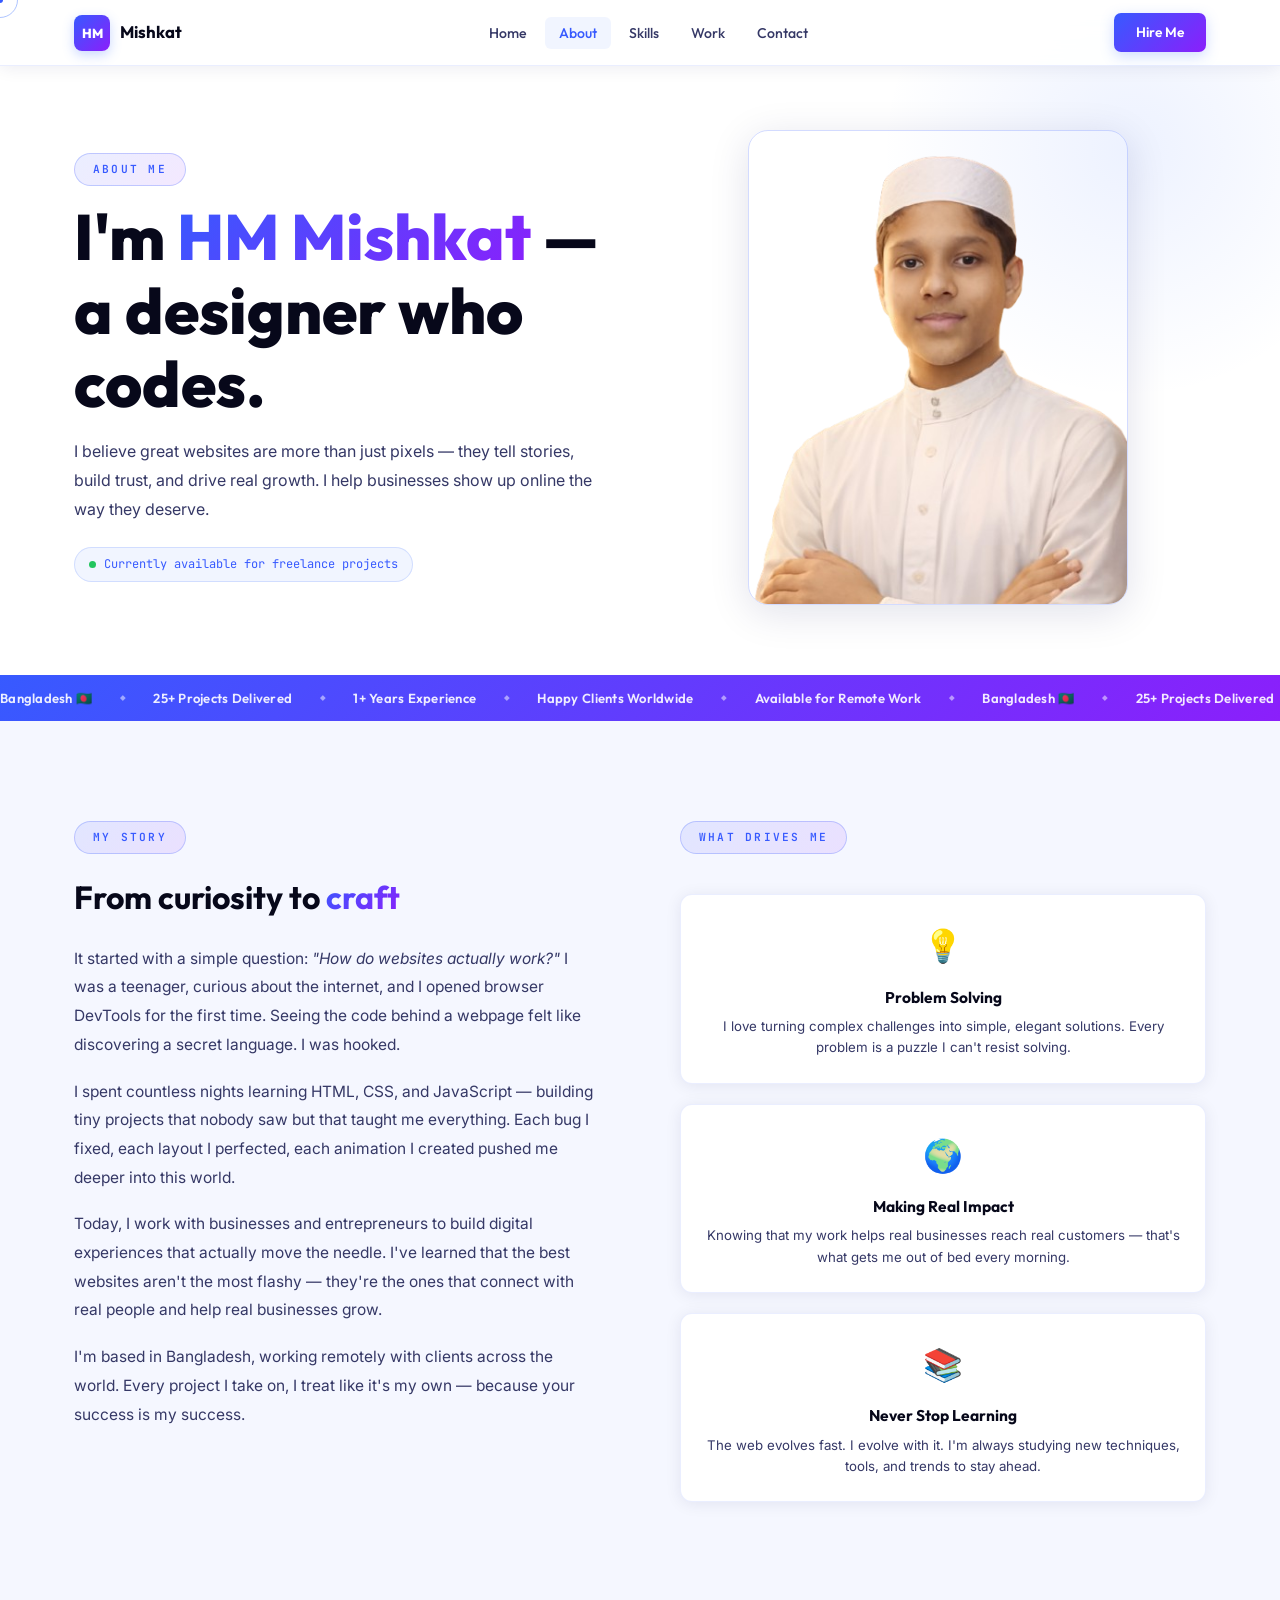
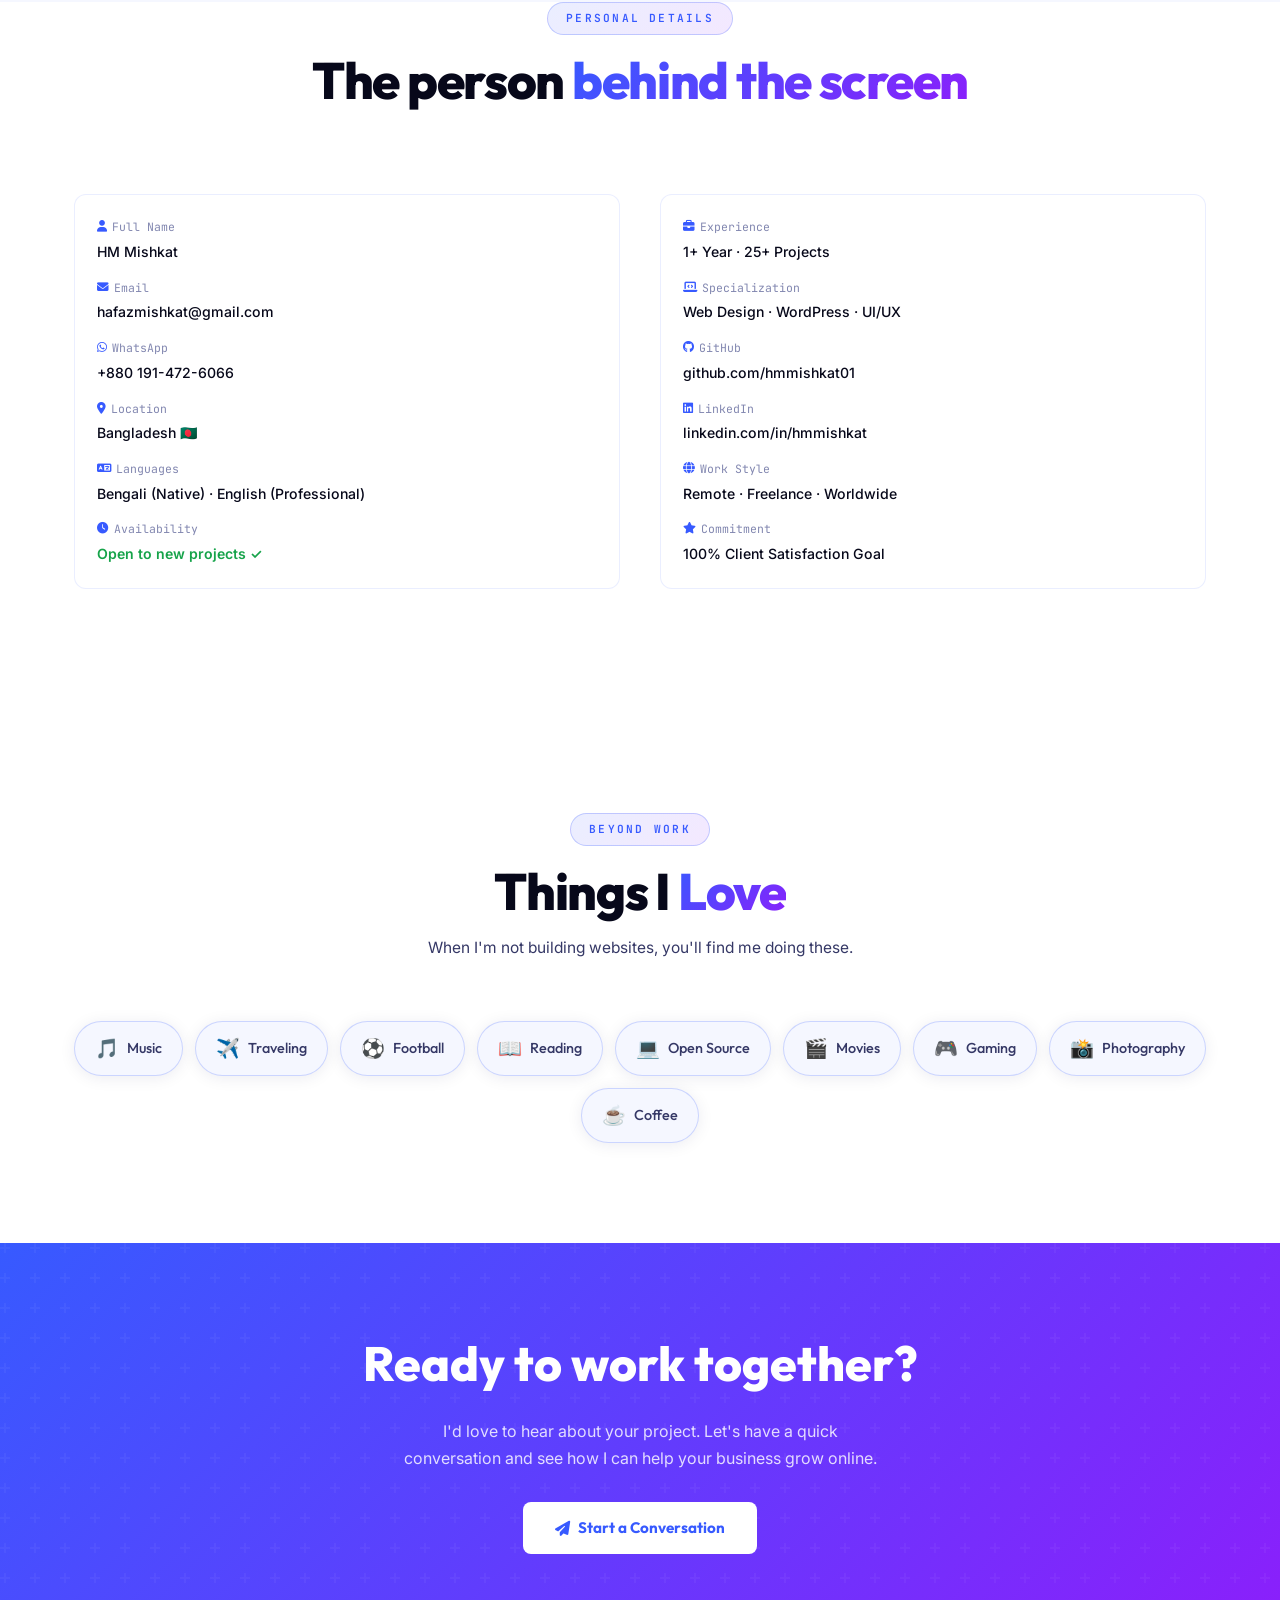
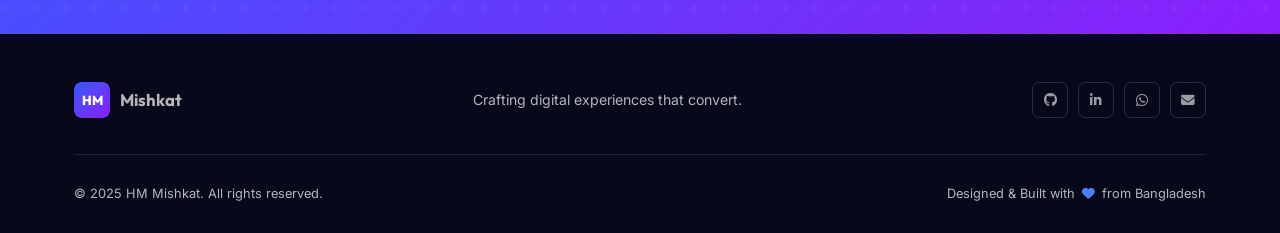
==== about.html @ 1bba52fe "Add files via upload" ====
<!DOCTYPE html>
<html lang="en">
<head>
  <meta charset="UTF-8" />
  <meta name="viewport" content="width=device-width, initial-scale=1.0" />
  <title>About — HM Mishkat | Web Designer & Developer</title>
  <meta name="description" content="Learn about HM Mishkat — a passionate web designer and developer from Bangladesh with a love for crafting beautiful, high-performing websites." />

  <link rel="preconnect" href="https://fonts.googleapis.com" />
  <link rel="preconnect" href="https://fonts.gstatic.com" crossorigin />
  <link href="https://fonts.googleapis.com/css2?family=Outfit:wght@300;400;500;600;700;800&family=Inter:wght@300;400;500&family=JetBrains+Mono:wght@400;500&display=swap" rel="stylesheet" />
  <link rel="stylesheet" href="https://cdnjs.cloudflare.com/ajax/libs/font-awesome/6.5.1/css/all.min.css" />
  <link rel="stylesheet" href="style.css" />
</head>
<body>

  <!-- CURSOR -->
  <div class="cursor-dot" id="cursorDot"></div>
  <div class="cursor-ring" id="cursorRing"></div>

  <!-- NAVBAR -->
  <nav class="navbar scrolled" id="navbar">
    <div class="nav-container">
      <a class="nav-logo" href="index.html">
        <span class="logo-badge">HM</span>
        <span class="logo-text">Mishkat</span>
      </a>
      <ul class="nav-links" id="navLinks">
        <li><a href="index.html#home" class="nav-link">Home</a></li>
        <li><a href="about.html" class="nav-link active">About</a></li>
        <li><a href="index.html#skills" class="nav-link">Skills</a></li>
        <li><a href="index.html#work" class="nav-link">Work</a></li>
        <li><a href="index.html#contact" class="nav-link">Contact</a></li>
      </ul>
      <a href="index.html#contact" class="btn-nav">Hire Me</a>
      <button class="hamburger" id="hamburger" aria-label="Toggle menu">
        <span></span><span></span><span></span>
      </button>
    </div>
  </nav>

  <!-- ==================== PAGE HERO ==================== -->
  <section class="page-hero">
    <div class="container">
      <div class="page-hero-inner">
        <div class="page-hero-text reveal">
          <div class="section-label">About Me</div>
          <h1>I'm <span class="gradient-text">HM Mishkat</span> — a designer who codes.</h1>
          <p>
            I believe great websites are more than just pixels — they tell stories, build trust, and drive real growth. I help businesses show up online the way they deserve.
          </p>
          <div class="hero-badge" style="margin-bottom:0">
            <span class="badge-dot"></span>
            Currently available for freelance projects
          </div>
        </div>
        <div class="page-hero-img reveal">
          <img
            src="assets/img/profile.png"
            alt="HM Mishkat — Web Designer"
            class="page-hero-photo"
            onerror="this.style.display='none'"
          />
        </div>
      </div>
    </div>
  </section>

  <!-- QUICK FACTS BAR -->
  <div class="marquee-wrap">
    <div class="marquee-track">
      <span>Bangladesh 🇧🇩</span><span class="mdot">◆</span>
      <span>25+ Projects Delivered</span><span class="mdot">◆</span>
      <span>1+ Years Experience</span><span class="mdot">◆</span>
      <span>Happy Clients Worldwide</span><span class="mdot">◆</span>
      <span>Available for Remote Work</span><span class="mdot">◆</span>
      <span>Bangladesh 🇧🇩</span><span class="mdot">◆</span>
      <span>25+ Projects Delivered</span><span class="mdot">◆</span>
      <span>1+ Years Experience</span><span class="mdot">◆</span>
      <span>Happy Clients Worldwide</span><span class="mdot">◆</span>
      <span>Available for Remote Work</span><span class="mdot">◆</span>
    </div>
  </div>

  <!-- ==================== MY STORY ==================== -->
  <section class="story-section section">
    <div class="container">
      <div class="story-grid">
        <div class="story-text reveal">
          <div class="section-label">My Story</div>
          <h2>From curiosity to <span class="gradient-text">craft</span></h2>
          <p class="story-para">
            It started with a simple question: <em>"How do websites actually work?"</em> I was a teenager, curious about the internet, and I opened browser DevTools for the first time. Seeing the code behind a webpage felt like discovering a secret language. I was hooked.
          </p>
          <p class="story-para">
            I spent countless nights learning HTML, CSS, and JavaScript — building tiny projects that nobody saw but that taught me everything. Each bug I fixed, each layout I perfected, each animation I created pushed me deeper into this world.
          </p>
          <p class="story-para">
            Today, I work with businesses and entrepreneurs to build digital experiences that actually move the needle. I've learned that the best websites aren't the most flashy — they're the ones that connect with real people and help real businesses grow.
          </p>
          <p class="story-para">
            I'm based in Bangladesh, working remotely with clients across the world. Every project I take on, I treat like it's my own — because your success is my success.
          </p>
        </div>

        <div class="reveal">
          <div class="section-label" style="margin-bottom:20px">What Drives Me</div>
          <div class="values-grid" style="grid-template-columns:1fr">

            <div class="value-card">
              <span class="value-emoji">💡</span>
              <h3>Problem Solving</h3>
              <p>I love turning complex challenges into simple, elegant solutions. Every problem is a puzzle I can't resist solving.</p>
            </div>

            <div class="value-card">
              <span class="value-emoji">🌍</span>
              <h3>Making Real Impact</h3>
              <p>Knowing that my work helps real businesses reach real customers — that's what gets me out of bed every morning.</p>
            </div>

            <div class="value-card">
              <span class="value-emoji">📚</span>
              <h3>Never Stop Learning</h3>
              <p>The web evolves fast. I evolve with it. I'm always studying new techniques, tools, and trends to stay ahead.</p>
            </div>

          </div>
        </div>
      </div>
    </div>
  </section>

  <!-- ==================== PERSONAL INFO ==================== -->
  <section class="section" style="background:var(--bg);padding-top:0">
    <div class="container">
      <div class="section-header">
        <div class="section-label">Personal Details</div>
        <h2 class="section-title">The person <span class="gradient-text">behind the screen</span></h2>
      </div>

      <div class="about-grid" style="grid-template-columns:1fr 1fr;gap:40px">
        <div class="reveal">
          <div class="about-info" style="grid-template-columns:1fr">
            <div class="info-item">
              <span class="info-label"><i class="fas fa-user"></i> Full Name</span>
              <span class="info-value">HM Mishkat</span>
            </div>
            <div class="info-item">
              <span class="info-label"><i class="fas fa-envelope"></i> Email</span>
              <span class="info-value">hafazmishkat@gmail.com</span>
            </div>
            <div class="info-item">
              <span class="info-label"><i class="fab fa-whatsapp"></i> WhatsApp</span>
              <span class="info-value">+880 191-472-6066</span>
            </div>
            <div class="info-item">
              <span class="info-label"><i class="fas fa-map-marker-alt"></i> Location</span>
              <span class="info-value">Bangladesh 🇧🇩</span>
            </div>
            <div class="info-item">
              <span class="info-label"><i class="fas fa-language"></i> Languages</span>
              <span class="info-value">Bengali (Native) · English (Professional)</span>
            </div>
            <div class="info-item">
              <span class="info-label"><i class="fas fa-clock"></i> Availability</span>
              <span class="info-value" style="color:#16A34A;font-weight:600">Open to new projects ✓</span>
            </div>
          </div>
        </div>

        <div class="reveal">
          <div class="about-info" style="grid-template-columns:1fr">
            <div class="info-item">
              <span class="info-label"><i class="fas fa-briefcase"></i> Experience</span>
              <span class="info-value">1+ Year · 25+ Projects</span>
            </div>
            <div class="info-item">
              <span class="info-label"><i class="fas fa-laptop-code"></i> Specialization</span>
              <span class="info-value">Web Design · WordPress · UI/UX</span>
            </div>
            <div class="info-item">
              <span class="info-label"><i class="fab fa-github"></i> GitHub</span>
              <span class="info-value">github.com/hmmishkat01</span>
            </div>
            <div class="info-item">
              <span class="info-label"><i class="fab fa-linkedin"></i> LinkedIn</span>
              <span class="info-value">linkedin.com/in/hmmishkat</span>
            </div>
            <div class="info-item">
              <span class="info-label"><i class="fas fa-globe"></i> Work Style</span>
              <span class="info-value">Remote · Freelance · Worldwide</span>
            </div>
            <div class="info-item">
              <span class="info-label"><i class="fas fa-star"></i> Commitment</span>
              <span class="info-value">100% Client Satisfaction Goal</span>
            </div>
          </div>
        </div>
      </div>
    </div>
  </section>

  <!-- ==================== BEYOND WORK ==================== -->
  <section class="interests-section section">
    <div class="container">
      <div class="section-header">
        <div class="section-label">Beyond Work</div>
        <h2 class="section-title">Things I <span class="gradient-text">Love</span></h2>
        <p class="section-desc">When I'm not building websites, you'll find me doing these.</p>
      </div>
      <div class="interests-grid">
        <div class="interest-chip"><span class="ic-emoji">🎵</span> Music</div>
        <div class="interest-chip"><span class="ic-emoji">✈️</span> Traveling</div>
        <div class="interest-chip"><span class="ic-emoji">⚽</span> Football</div>
        <div class="interest-chip"><span class="ic-emoji">📖</span> Reading</div>
        <div class="interest-chip"><span class="ic-emoji">💻</span> Open Source</div>
        <div class="interest-chip"><span class="ic-emoji">🎬</span> Movies</div>
        <div class="interest-chip"><span class="ic-emoji">🎮</span> Gaming</div>
        <div class="interest-chip"><span class="ic-emoji">📸</span> Photography</div>
        <div class="interest-chip"><span class="ic-emoji">☕</span> Coffee</div>
      </div>
    </div>
  </section>

  <!-- ==================== CTA ==================== -->
  <section class="about-cta-section">
    <div class="container">
      <h2>Ready to work together?</h2>
      <p>
        I'd love to hear about your project. Let's have a quick conversation and see how I can help your business grow online.
      </p>
      <a href="index.html#contact" class="btn-white magnetic">
        <i class="fas fa-paper-plane"></i> Start a Conversation
      </a>
    </div>
  </section>

  <!-- ==================== FOOTER ==================== -->
  <footer class="footer">
    <div class="container">
      <div class="footer-top">
        <div class="footer-logo">
          <span class="logo-badge">HM</span>
          <span class="logo-text">Mishkat</span>
        </div>
        <p class="footer-tagline">Crafting digital experiences that convert.</p>
        <div class="footer-socials">
          <a href="https://github.com/hmmishkat01" target="_blank" aria-label="GitHub"><i class="fab fa-github"></i></a>
          <a href="https://linkedin.com/in/hmmishkat" target="_blank" aria-label="LinkedIn"><i class="fab fa-linkedin-in"></i></a>
          <a href="https://wa.me/8801914726066" target="_blank" aria-label="WhatsApp"><i class="fab fa-whatsapp"></i></a>
          <a href="mailto:hafazmishkat@gmail.com" aria-label="Email"><i class="fas fa-envelope"></i></a>
        </div>
      </div>
      <div class="footer-bottom">
        <p>© 2025 HM Mishkat. All rights reserved.</p>
        <p>Designed & Built with <i class="fas fa-heart" style="color:#4F7EFF"></i> from Bangladesh</p>
      </div>
    </div>
  </footer>

  <button class="back-top" id="backTop" aria-label="Back to top">
    <i class="fas fa-arrow-up"></i>
  </button>

  <script>
    /* Minimal script for about page */
    const cursorDot  = document.getElementById('cursorDot');
    const cursorRing = document.getElementById('cursorRing');
    let mx=0, my=0, rx=0, ry=0;
    document.addEventListener('mousemove', e => {
      mx = e.clientX; my = e.clientY;
      cursorDot.style.left = mx+'px'; cursorDot.style.top = my+'px';
    });
    (function loop() {
      rx += (mx-rx)*.11; ry += (my-ry)*.11;
      cursorRing.style.left = rx+'px'; cursorRing.style.top = ry+'px';
      requestAnimationFrame(loop);
    })();
    document.querySelectorAll('a,button,.interest-chip,.value-card').forEach(el => {
      el.addEventListener('mouseenter', () => cursorRing.classList.add('hovering'));
      el.addEventListener('mouseleave', () => cursorRing.classList.remove('hovering'));
    });

    /* Navbar */
    const hamburger = document.getElementById('hamburger');
    const navLinks  = document.getElementById('navLinks');
    const backTop   = document.getElementById('backTop');
    window.addEventListener('scroll', () => {
      backTop.classList.toggle('show', window.scrollY > 400);
    });
    hamburger.addEventListener('click', () => {
      hamburger.classList.toggle('open');
      navLinks.classList.toggle('open');
    });

    /* Reveal */
    const ro = new IntersectionObserver(entries => {
      entries.forEach(e => { if(e.isIntersecting){ e.target.classList.add('visible'); ro.unobserve(e.target); }});
    }, {threshold:.1});
    document.querySelectorAll('.reveal').forEach(el => ro.observe(el));

    /* Back to top */
    backTop.addEventListener('click', () => window.scrollTo({top:0,behavior:'smooth'}));

    /* Magnetic */
    document.querySelectorAll('.magnetic,.btn-white').forEach(btn => {
      btn.addEventListener('mousemove', e => {
        const r = btn.getBoundingClientRect();
        btn.style.transform = `translate(${(e.clientX-r.left-r.width/2)*.22}px,${(e.clientY-r.top-r.height/2)*.22}px)`;
      });
      btn.addEventListener('mouseleave', () => btn.style.transform = '');
    });
  </script>
</body>
</html>
---- style.css ----
/* ============================================================
   HM MISHKAT PORTFOLIO — style.css
   Clean Light / Paper-White Professional Theme
============================================================ */

/* --- RESET & BASE --- */
*, *::before, *::after {
  box-sizing: border-box;
  margin: 0;
  padding: 0;
}

:root {
  /* --- Premium Light Theme — High Contrast & Vibrant --- */
  --bg:          #FFFFFF;
  --surface:     #F5F7FF;
  --card:        #FFFFFF;
  --card-hover:  #EBF0FF;
  --border:      rgba(55,90,255,0.1);
  --border-hi:   rgba(55,90,255,0.22);

  /* Richer, more saturated accent colors */
  --accent:      #375AFF;
  --accent-lt:   #6080FF;
  --accent-glow: rgba(55,90,255,0.2);
  --purple:      #8B1FFB;
  --gradient:    linear-gradient(135deg, #375AFF 0%, #8B1FFB 100%);
  --gradient-warm: linear-gradient(135deg, #FF6B35 0%, #FF3CAC 100%);

  /* Strong, high-contrast text */
  --text:        #07081A;
  --text-soft:   #353866;
  --text-muted:  #8287B0;

  --font-h: 'Outfit', sans-serif;
  --font-b: 'Inter', sans-serif;
  --font-m: 'JetBrains Mono', monospace;

  --r:    12px;
  --r-lg: 20px;
  --t:    0.3s ease;

  --shadow:      0 8px 40px rgba(10,15,80,0.12);
  --shadow-sm:   0 2px 16px rgba(10,15,80,0.08);
  --shadow-card: 0 6px 30px rgba(55,90,255,0.13);
}

html {
  scroll-behavior: smooth;
  scroll-padding-top: 80px;
}

body {
  font-family: var(--font-b);
  background: var(--bg);
  color: var(--text);
  line-height: 1.7;
  overflow-x: hidden;
  cursor: none;
}

body.no-scroll { overflow: hidden; }

::selection { background: var(--accent); color: #fff; }

a { text-decoration: none; color: inherit; }
img { max-width: 100%; display: block; }
button { font-family: inherit; }

/* scrollbar */
::-webkit-scrollbar { width: 4px; }
::-webkit-scrollbar-track { background: var(--bg); }
::-webkit-scrollbar-thumb { background: var(--accent); border-radius: 99px; }

/* ---- LOADER ---- */
#loader {
  position: fixed;
  inset: 0;
  background: var(--surface);
  display: flex;
  align-items: center;
  justify-content: center;
  z-index: 9999;
  transition: opacity .6s, visibility .6s;
}
#loader.hidden { opacity: 0; visibility: hidden; pointer-events: none; }

.loader-inner {
  position: relative;
  width: 80px;
  height: 80px;
  display: flex;
  align-items: center;
  justify-content: center;
}
.loader-ring {
  position: absolute;
  inset: 0;
  border: 2px solid var(--border);
  border-top-color: var(--accent);
  border-right-color: var(--purple);
  border-radius: 50%;
  animation: spin 1s linear infinite;
}
.loader-name {
  font-family: var(--font-h);
  font-size: 1.5rem;
  font-weight: 800;
  background: var(--gradient);
  -webkit-background-clip: text;
  -webkit-text-fill-color: transparent;
  background-clip: text;
}
@keyframes spin { to { transform: rotate(360deg); } }

/* ---- CURSOR ---- */
.cursor-dot, .cursor-ring {
  position: fixed;
  pointer-events: none;
  z-index: 9998;
  border-radius: 50%;
  transform: translate(-50%, -50%);
}
.cursor-dot {
  width: 6px;
  height: 6px;
  background: var(--accent);
  transition: transform .15s;
}
.cursor-ring {
  width: 36px;
  height: 36px;
  border: 1.5px solid rgba(79,126,255,0.45);
  transition: width .25s, height .25s, border-color .25s, background .25s;
}
.cursor-ring.hovering {
  width: 52px;
  height: 52px;
  border-color: var(--accent);
  background: rgba(79,126,255,0.07);
}

/* ---- UTILITIES ---- */
.container {
  max-width: 1180px;
  margin: 0 auto;
  padding: 0 24px;
}

.section { padding: 100px 0; }

.section-header {
  text-align: center;
  margin-bottom: 60px;
}

.section-label {
  display: inline-block;
  font-family: var(--font-m);
  font-size: .7rem;
  font-weight: 600;
  color: var(--accent);
  letter-spacing: .2em;
  text-transform: uppercase;
  padding: 6px 18px;
  background: linear-gradient(135deg, rgba(55,90,255,0.1), rgba(139,31,251,0.1));
  border: 1px solid rgba(55,90,255,0.25);
  border-radius: 99px;
  margin-bottom: 16px;
}

.section-title {
  font-family: var(--font-h);
  font-size: clamp(2.1rem, 4.5vw, 3.2rem);
  font-weight: 800;
  line-height: 1.15;
  letter-spacing: -0.025em;
  margin-bottom: 14px;
  color: var(--text);
}

.section-desc {
  font-size: .97rem;
  color: var(--text-soft);
  max-width: 480px;
  margin: 0 auto;
}

.gradient-text {
  background: var(--gradient);
  -webkit-background-clip: text;
  -webkit-text-fill-color: transparent;
  background-clip: text;
}

/* ---- BUTTONS ---- */
.btn-primary {
  display: inline-flex;
  align-items: center;
  gap: 8px;
  padding: 13px 30px;
  background: var(--gradient);
  color: #fff;
  border: none;
  border-radius: 8px;
  font-family: var(--font-h);
  font-weight: 600;
  font-size: .92rem;
  cursor: none;
  transition: transform var(--t), box-shadow var(--t);
}
.btn-primary:hover {
  transform: translateY(-2px);
  box-shadow: 0 8px 28px rgba(79,126,255,0.4);
}

.btn-outline {
  display: inline-flex;
  align-items: center;
  gap: 8px;
  padding: 12px 30px;
  background: transparent;
  color: var(--text);
  border: 1.5px solid var(--border-hi);
  border-radius: 8px;
  font-family: var(--font-h);
  font-weight: 600;
  font-size: .92rem;
  cursor: none;
  transition: border-color var(--t), color var(--t), transform var(--t), background var(--t);
}
.btn-outline:hover {
  border-color: var(--accent);
  color: var(--accent);
  background: rgba(79,126,255,0.05);
  transform: translateY(-2px);
}

/* ---- REVEAL ---- */
.reveal {
  opacity: 0;
  transform: translateY(36px);
  transition: opacity .7s ease, transform .7s ease;
}
.reveal.visible {
  opacity: 1;
  transform: none;
}

/* ======================================================
   NAVBAR
====================================================== */
.navbar {
  position: fixed;
  top: 0; left: 0; right: 0;
  z-index: 1000;
  padding: 20px 0;
  transition: background var(--t), padding var(--t), box-shadow var(--t);
}
.navbar.scrolled {
  background: rgba(255,255,255,0.9);
  backdrop-filter: blur(20px);
  -webkit-backdrop-filter: blur(20px);
  border-bottom: 1px solid var(--border);
  padding: 13px 0;
  box-shadow: var(--shadow-sm);
}
.nav-container {
  display: flex;
  align-items: center;
  justify-content: space-between;
  max-width: 1180px;
  margin: 0 auto;
  padding: 0 24px;
}
.nav-logo {
  display: flex;
  align-items: center;
  gap: 10px;
  cursor: none;
}
.logo-badge {
  width: 36px; height: 36px;
  background: var(--gradient);
  border-radius: 8px;
  display: flex;
  align-items: center;
  justify-content: center;
  font-family: var(--font-h);
  font-weight: 800;
  font-size: .82rem;
  color: #fff;
  flex-shrink: 0;
  box-shadow: 0 4px 12px rgba(79,126,255,0.3);
}
.logo-text {
  font-family: var(--font-h);
  font-weight: 700;
  font-size: 1.05rem;
  color: var(--text);
}
.nav-links {
  display: flex;
  align-items: center;
  gap: 4px;
  list-style: none;
}
.nav-link {
  font-family: var(--font-h);
  font-size: .88rem;
  font-weight: 500;
  color: var(--text-soft);
  padding: 7px 14px;
  border-radius: 6px;
  transition: color var(--t), background var(--t);
  cursor: none;
}
.nav-link:hover, .nav-link.active {
  color: var(--accent);
  background: rgba(79,126,255,0.08);
}
.btn-nav {
  padding: 8px 22px;
  background: var(--gradient);
  color: #fff;
  border-radius: 7px;
  font-family: var(--font-h);
  font-weight: 600;
  font-size: .86rem;
  transition: opacity var(--t), transform var(--t), box-shadow var(--t);
  cursor: none;
  box-shadow: 0 4px 14px rgba(79,126,255,0.28);
}
.btn-nav:hover { opacity: .9; transform: translateY(-1px); }

.hamburger {
  display: none;
  flex-direction: column;
  gap: 5px;
  background: none;
  border: none;
  cursor: none;
  padding: 6px;
}
.hamburger span {
  width: 24px;
  height: 2px;
  background: var(--text);
  border-radius: 2px;
  transition: transform var(--t), opacity var(--t);
  display: block;
}
.hamburger.open span:nth-child(1) { transform: translateY(7px) rotate(45deg); }
.hamburger.open span:nth-child(2) { opacity: 0; }
.hamburger.open span:nth-child(3) { transform: translateY(-7px) rotate(-45deg); }

/* ======================================================
   HERO
====================================================== */
.hero {
  position: relative;
  min-height: 100vh;
  display: flex;
  align-items: center;
  overflow: hidden;
  background: var(--bg);
}

/* Decorative blobs */
.hero::before {
  content: '';
  position: absolute;
  width: 600px; height: 600px;
  background: radial-gradient(circle, rgba(79,126,255,0.12) 0%, transparent 70%);
  top: -100px; right: -100px;
  border-radius: 50%;
  pointer-events: none;
}
.hero::after {
  content: '';
  position: absolute;
  width: 400px; height: 400px;
  background: radial-gradient(circle, rgba(147,51,234,0.1) 0%, transparent 70%);
  bottom: 0; left: -80px;
  border-radius: 50%;
  pointer-events: none;
}

#particles {
  position: absolute;
  inset: 0;
  z-index: 0;
}
.hero-container {
  position: relative;
  z-index: 1;
  display: grid;
  grid-template-columns: 1fr 1fr;
  align-items: center;
  gap: 60px;
  max-width: 1180px;
  margin: 0 auto;
  padding: 120px 24px 60px;
  width: 100%;
}

/* Hero Text */
.hero-badge {
  display: inline-flex;
  align-items: center;
  gap: 8px;
  padding: 6px 14px;
  background: rgba(79,126,255,0.08);
  border: 1px solid rgba(79,126,255,0.2);
  border-radius: 99px;
  font-family: var(--font-m);
  font-size: .75rem;
  color: var(--accent);
  margin-bottom: 20px;
}
.badge-dot {
  width: 7px; height: 7px;
  background: #22C55E;
  border-radius: 50%;
  animation: pulse 2s ease-in-out infinite;
}
@keyframes pulse {
  0%,100% { box-shadow: 0 0 0 0 rgba(34,197,94,.5); }
  50%      { box-shadow: 0 0 0 7px rgba(34,197,94,0); }
}

.hero-greeting {
  font-size: 1rem;
  color: var(--text-soft);
  margin-bottom: 6px;
}
.hero-name {
  font-family: var(--font-h);
  font-size: clamp(3.2rem, 6.5vw, 5.5rem);
  font-weight: 800;
  line-height: 1.05;
  letter-spacing: -.03em;
  margin-bottom: 14px;
  color: var(--text);
}
.hero-role {
  font-family: var(--font-h);
  font-size: clamp(1.1rem, 2.2vw, 1.5rem);
  font-weight: 500;
  color: var(--text-soft);
  margin-bottom: 18px;
  min-height: 38px;
}
.typewriter {
  color: var(--accent);
  border-right: 2px solid var(--accent);
  padding-right: 2px;
  animation: blink .7s step-end infinite;
}
@keyframes blink { 50% { border-color: transparent; } }

.hero-desc {
  font-size: .97rem;
  color: var(--text-soft);
  max-width: 470px;
  line-height: 1.8;
  margin-bottom: 34px;
}
.hero-cta {
  display: flex;
  gap: 14px;
  flex-wrap: wrap;
  margin-bottom: 36px;
}
.hero-socials {
  display: flex;
  gap: 10px;
}
.social-link {
  width: 40px; height: 40px;
  border: 1.5px solid var(--border-hi);
  border-radius: 8px;
  display: flex;
  align-items: center;
  justify-content: center;
  font-size: .95rem;
  color: var(--text-soft);
  cursor: none;
  background: var(--surface);
  transition: border-color var(--t), color var(--t), transform var(--t), box-shadow var(--t);
}
.social-link:hover {
  border-color: var(--accent);
  color: var(--accent);
  transform: translateY(-3px);
  box-shadow: 0 6px 18px rgba(79,126,255,0.18);
}

/* Hero Visual */
.hero-visual {
  display: flex;
  justify-content: center;
  align-items: center;
}
.hero-img-wrap {
  position: relative;
  width: 380px;
  height: 380px;
}
.hero-img-glow {
  position: absolute;
  inset: -24px;
  background: radial-gradient(circle at center, rgba(79,126,255,0.2) 0%, transparent 68%);
  border-radius: 50%;
  animation: glowPulse 4s ease-in-out infinite;
}
@keyframes glowPulse {
  0%,100% { opacity: .5; transform: scale(1); }
  50%     { opacity: 1;  transform: scale(1.1); }
}
.hero-img-frame {
  position: absolute;
  inset: 0;
  border-radius: 40% 60% 55% 45% / 45% 45% 55% 55%;
  overflow: hidden;
  border: 3px solid rgba(79,126,255,0.25);
  background: linear-gradient(135deg, rgba(79,126,255,0.08), rgba(147,51,234,0.08));
  box-shadow: 0 20px 60px rgba(79,126,255,0.15);
  animation: morph 8s ease-in-out infinite;
}
@keyframes morph {
  0%,100% { border-radius: 40% 60% 55% 45% / 45% 45% 55% 55%; }
  33%     { border-radius: 55% 45% 45% 55% / 55% 40% 60% 45%; }
  66%     { border-radius: 45% 55% 60% 40% / 40% 55% 45% 60%; }
}
.hero-img {
  width: 100%; height: 100%;
  object-fit: cover;
  object-position: top center;
}

.floating-card {
  position: absolute;
  display: flex;
  align-items: center;
  gap: 10px;
  padding: 12px 18px;
  background: var(--surface);
  border: 1px solid var(--border-hi);
  border-radius: 12px;
  box-shadow: var(--shadow);
  animation: floatY 3s ease-in-out infinite;
}
.floating-card i {
  font-size: 1.2rem;
  background: var(--gradient);
  -webkit-background-clip: text;
  -webkit-text-fill-color: transparent;
  background-clip: text;
}
.floating-card span {
  font-family: var(--font-h);
  font-weight: 700;
  font-size: 1.05rem;
  display: block;
  color: var(--text);
}
.floating-card small {
  font-size: .72rem;
  color: var(--text-soft);
  display: block;
}
.card-1 { top: 8%; right: -16px; animation-delay: 0s; }
.card-2 { bottom: 12%; left: -16px; animation-delay: 1.5s; }
@keyframes floatY {
  0%,100% { transform: translateY(0); }
  50%     { transform: translateY(-10px); }
}

.scroll-indicator {
  position: absolute;
  bottom: 30px;
  left: 50%;
  transform: translateX(-50%);
  display: flex;
  flex-direction: column;
  align-items: center;
  gap: 6px;
  font-family: var(--font-m);
  font-size: .7rem;
  color: var(--text-muted);
  cursor: none;
  z-index: 1;
  animation: scrollBounce 2s ease-in-out infinite;
}
@keyframes scrollBounce {
  0%,100% { transform: translateX(-50%) translateY(0); }
  50%     { transform: translateX(-50%) translateY(8px); }
}

/* ======================================================
   MARQUEE
====================================================== */
.marquee-wrap {
  overflow: hidden;
  background: var(--gradient);
  padding: 12px 0;
}
.marquee-track {
  display: flex;
  gap: 28px;
  width: max-content;
  align-items: center;
  animation: marquee 28s linear infinite;
}
.marquee-track span {
  font-family: var(--font-h);
  font-size: .82rem;
  font-weight: 600;
  color: rgba(255,255,255,0.9);
  white-space: nowrap;
  letter-spacing: .02em;
}
.marquee-track .mdot {
  font-size: .45rem;
  color: rgba(255,255,255,0.5);
}
@keyframes marquee {
  from { transform: translateX(0); }
  to   { transform: translateX(-50%); }
}

/* ======================================================
   ABOUT
====================================================== */
.about { background: var(--surface); }

.about-grid {
  display: grid;
  grid-template-columns: 400px 1fr;
  gap: 80px;
  align-items: center;
}
.about-img-wrap { position: relative; }
.about-img {
  width: 100%;
  aspect-ratio: 3/4;
  object-fit: cover;
  object-position: top center;
  border-radius: var(--r-lg);
  border: 1px solid var(--border-hi);
  box-shadow: var(--shadow);
  display: block;
}
.about-exp-badge {
  position: absolute;
  bottom: -18px; right: -18px;
  background: var(--gradient);
  color: #fff;
  padding: 18px 22px;
  border-radius: var(--r);
  text-align: center;
  box-shadow: 0 10px 28px rgba(79,126,255,0.35);
}
.exp-num {
  display: block;
  font-family: var(--font-h);
  font-size: 2.2rem;
  font-weight: 800;
  line-height: 1;
}
.exp-text { font-size: .72rem; opacity: .88; line-height: 1.3; }

.about-content .section-label  { margin-bottom: 12px; }
.about-content .section-title  { text-align: left; margin-bottom: 18px; }

.about-bio {
  font-size: 1rem;
  color: var(--text-soft);
  margin-bottom: 14px;
  line-height: 1.85;
}
.about-bio strong {
  color: var(--text);
  font-weight: 700;
  background: var(--gradient);
  -webkit-background-clip: text;
  -webkit-text-fill-color: transparent;
  background-clip: text;
}

.about-info {
  display: grid;
  grid-template-columns: 1fr 1fr;
  gap: 14px;
  padding: 22px;
  background: var(--bg);
  border: 1px solid var(--border);
  border-radius: var(--r);
  margin: 24px 0;
}
.info-item { display: flex; flex-direction: column; gap: 3px; }
.info-label {
  font-family: var(--font-m);
  font-size: .72rem;
  color: var(--text-muted);
  display: flex;
  align-items: center;
  gap: 5px;
}
.info-label i { color: var(--accent); }
.info-value { font-size: .88rem; color: var(--text); font-weight: 500; }
.about-cta { display: flex; gap: 14px; flex-wrap: wrap; }

/* ======================================================
   STATS
====================================================== */
.stats-section {
  padding: 56px 0;
  background: var(--bg);
}
.stats-grid {
  display: grid;
  grid-template-columns: repeat(4,1fr);
  border: 1px solid var(--border);
  border-radius: var(--r-lg);
  overflow: hidden;
  box-shadow: var(--shadow-sm);
}
.stat-card {
  background: var(--card);
  padding: 36px 20px;
  text-align: center;
  border-right: 1px solid var(--border);
  transition: background var(--t), box-shadow var(--t), transform var(--t);
  position: relative;
}
.stat-card:last-child { border-right: none; }
.stat-card::before {
  content: '';
  position: absolute;
  bottom: 0; left: 20%; right: 20%;
  height: 3px;
  background: var(--gradient);
  border-radius: 99px;
  opacity: 0;
  transition: opacity var(--t);
}
.stat-card:hover { background: var(--card-hover); transform: translateY(-2px); }
.stat-card:hover::before { opacity: 1; }

.stat-num {
  font-family: var(--font-h);
  font-size: 2.8rem;
  font-weight: 800;
  background: var(--gradient);
  -webkit-background-clip: text;
  -webkit-text-fill-color: transparent;
  background-clip: text;
}
.stat-suffix {
  font-family: var(--font-h);
  font-size: 2rem;
  font-weight: 800;
  background: var(--gradient);
  -webkit-background-clip: text;
  -webkit-text-fill-color: transparent;
  background-clip: text;
}
.stat-label { display: block; margin-top: 6px; font-size: .82rem; color: var(--text-soft); }

/* ======================================================
   SKILLS
====================================================== */
.skills { background: var(--bg); }

.skills-tabs {
  display: flex;
  gap: 8px;
  justify-content: center;
  margin-bottom: 40px;
  flex-wrap: wrap;
}
.skill-tab {
  display: inline-flex;
  align-items: center;
  gap: 7px;
  padding: 10px 24px;
  background: var(--surface);
  border: 1.5px solid var(--border-hi);
  border-radius: 10px;
  color: var(--text-soft);
  font-family: var(--font-h);
  font-size: .88rem;
  font-weight: 500;
  cursor: none;
  transition: all var(--t);
  box-shadow: var(--shadow-sm);
}
.skill-tab i { font-size: .82rem; }
.skill-tab.active, .skill-tab:hover {
  background: var(--gradient);
  border-color: transparent;
  color: #fff;
  box-shadow: 0 6px 20px rgba(79,126,255,0.3);
}
.skills-panel { display: none; }
.skills-panel.active { display: block; }

/* --- Skill Cards (light) --- */
.skills-card-grid {
  display: grid;
  grid-template-columns: repeat(4, 1fr);
  gap: 16px;
}
.skill-card {
  --sk-color: #4F7EFF;
  background: var(--surface);
  border: 1px solid var(--border);
  border-radius: 16px;
  padding: 24px 16px 20px;
  display: flex;
  flex-direction: column;
  align-items: center;
  gap: 10px;
  text-align: center;
  cursor: default;
  position: relative;
  overflow: hidden;
  box-shadow: var(--shadow-sm);
  transition: transform var(--t), border-color var(--t), box-shadow var(--t);
}
.skill-card::before {
  content: '';
  position: absolute;
  top: 0; left: 0; right: 0;
  height: 3px;
  background: var(--sk-color);
  opacity: 0;
  transition: opacity var(--t);
}
.skill-card:hover {
  transform: translateY(-5px);
  border-color: color-mix(in srgb, var(--sk-color) 35%, transparent);
  box-shadow: 0 16px 40px color-mix(in srgb, var(--sk-color) 18%, transparent);
}
.skill-card:hover::before { opacity: 1; }

.sk-icon-wrap {
  width: 64px; height: 64px;
  border-radius: 16px;
  background: color-mix(in srgb, var(--sk-color) 10%, transparent);
  border: 1px solid color-mix(in srgb, var(--sk-color) 22%, transparent);
  display: flex;
  align-items: center;
  justify-content: center;
  font-size: 2.1rem;
  transition: background var(--t), transform var(--t);
}
.skill-card:hover .sk-icon-wrap {
  background: color-mix(in srgb, var(--sk-color) 18%, transparent);
  transform: scale(1.08);
}
.sk-name {
  font-family: var(--font-h);
  font-size: .88rem;
  font-weight: 600;
  color: var(--text);
  line-height: 1.2;
}
.sk-level {
  font-family: var(--font-m);
  font-size: .63rem;
  font-weight: 500;
  padding: 3px 10px;
  border-radius: 99px;
  letter-spacing: .04em;
}
.sk-level.expert       { background: rgba(34,197,94,.1);  color: #16A34A; border: 1px solid rgba(34,197,94,.25); }
.sk-level.advanced     { background: rgba(59,130,246,.1); color: #2563EB; border: 1px solid rgba(59,130,246,.25); }
.sk-level.intermediate { background: rgba(168,85,247,.1); color: #7C3AED; border: 1px solid rgba(168,85,247,.25); }

.sk-bar {
  width: 100%;
  height: 3px;
  background: var(--border);
  border-radius: 99px;
  overflow: hidden;
  margin-top: 2px;
}
.sk-fill {
  height: 100%;
  background: var(--sk-color);
  border-radius: 99px;
  width: 0;
  transition: width 1s cubic-bezier(.25,.1,.25,1);
}

/* ======================================================
   SERVICES
====================================================== */
.services { background: var(--surface); }

.services-grid {
  display: grid;
  grid-template-columns: repeat(2,1fr);
  gap: 22px;
}
.service-card {
  position: relative;
  padding: 36px;
  background: var(--bg);
  border: 1px solid var(--border);
  border-radius: var(--r-lg);
  overflow: hidden;
  box-shadow: var(--shadow-sm);
  transition: border-color var(--t), transform var(--t), box-shadow var(--t);
}
.service-card:hover {
  border-color: rgba(79,126,255,0.3);
  transform: translateY(-4px);
  box-shadow: 0 20px 50px rgba(79,126,255,0.12);
}
.service-card::before {
  content: '';
  position: absolute;
  top: 0; left: 0; right: 0;
  height: 3px;
  background: var(--gradient);
  transform: scaleX(0);
  transform-origin: left;
  transition: transform var(--t);
}
.service-card:hover::before { transform: scaleX(1); }

.service-icon {
  width: 50px; height: 50px;
  background: rgba(79,126,255,0.1);
  border: 1px solid rgba(79,126,255,0.2);
  border-radius: 12px;
  display: flex;
  align-items: center;
  justify-content: center;
  font-size: 1.25rem;
  color: var(--accent);
  margin-bottom: 20px;
  transition: background var(--t);
}
.service-card:hover .service-icon { background: rgba(79,126,255,0.18); }

.service-card h3 {
  font-family: var(--font-h);
  font-size: 1.15rem;
  font-weight: 700;
  margin-bottom: 10px;
  color: var(--text);
}
.service-card p { font-size: .9rem; color: var(--text-soft); line-height: 1.7; }
.service-number {
  position: absolute;
  top: 22px; right: 22px;
  font-family: var(--font-h);
  font-size: 3.5rem;
  font-weight: 800;
  color: rgba(79,126,255,0.06);
  line-height: 1;
  pointer-events: none;
}

/* ======================================================
   PORTFOLIO
====================================================== */
.portfolio { background: var(--bg); }

.portfolio-filters {
  display: flex;
  gap: 8px;
  justify-content: center;
  margin-bottom: 36px;
  flex-wrap: wrap;
}
.filter-btn {
  padding: 8px 22px;
  background: var(--surface);
  border: 1.5px solid var(--border-hi);
  border-radius: 8px;
  color: var(--text-soft);
  font-family: var(--font-h);
  font-size: .86rem;
  font-weight: 500;
  cursor: none;
  transition: all var(--t);
  box-shadow: var(--shadow-sm);
}
.filter-btn.active, .filter-btn:hover {
  background: var(--gradient);
  border-color: transparent;
  color: #fff;
  box-shadow: 0 6px 18px rgba(79,126,255,0.3);
}
.portfolio-grid {
  display: grid;
  grid-template-columns: repeat(3,1fr);
  gap: 22px;
}
.portfolio-card {
  background: var(--surface);
  border: 1px solid var(--border);
  border-radius: var(--r-lg);
  overflow: hidden;
  box-shadow: var(--shadow-sm);
  transition: transform var(--t), box-shadow var(--t), border-color var(--t);
}
.portfolio-card:hover {
  transform: translateY(-6px);
  box-shadow: 0 22px 50px rgba(79,126,255,0.15);
  border-color: rgba(79,126,255,0.25);
}
.portfolio-card.hidden { display: none; }

.port-img-wrap {
  position: relative;
  overflow: hidden;
  aspect-ratio: 16/10;
}
.port-img-wrap img {
  width: 100%; height: 100%;
  object-fit: cover;
  transition: transform .5s ease;
}
.portfolio-card:hover .port-img-wrap img { transform: scale(1.06); }

.port-overlay {
  position: absolute;
  inset: 0;
  background: rgba(13,15,28,0.8);
  display: flex;
  align-items: center;
  justify-content: center;
  opacity: 0;
  transition: opacity var(--t);
}
.portfolio-card:hover .port-overlay { opacity: 1; }
.port-link {
  width: 48px; height: 48px;
  background: var(--gradient);
  border-radius: 50%;
  display: flex;
  align-items: center;
  justify-content: center;
  color: #fff;
  cursor: none;
  transform: translateY(12px);
  transition: transform var(--t);
}
.portfolio-card:hover .port-link { transform: translateY(0); }

.port-info { padding: 18px 20px; }
.port-tags {
  display: flex;
  gap: 6px;
  flex-wrap: wrap;
  margin-bottom: 8px;
}
.port-tags span {
  padding: 3px 10px;
  background: rgba(79,126,255,0.08);
  border: 1px solid rgba(79,126,255,0.2);
  border-radius: 99px;
  font-family: var(--font-m);
  font-size: .68rem;
  color: var(--accent);
}
.port-info h3 {
  font-family: var(--font-h);
  font-size: .97rem;
  font-weight: 700;
  margin-bottom: 6px;
  color: var(--text);
}
.port-info p { font-size: .83rem; color: var(--text-soft); line-height: 1.6; }

/* ======================================================
   EXPERIENCE / TIMELINE
====================================================== */
.experience { background: var(--surface); }

.timeline {
  position: relative;
  max-width: 720px;
  margin: 0 auto;
}
.timeline::before {
  content: '';
  position: absolute;
  left: 16px; top: 0; bottom: 0;
  width: 1px;
  background: var(--border-hi);
}
.timeline-item {
  position: relative;
  padding-left: 54px;
  margin-bottom: 40px;
}
.timeline-dot {
  position: absolute;
  left: 9px; top: 6px;
  width: 15px; height: 15px;
  background: var(--gradient);
  border-radius: 50%;
  border: 2px solid var(--bg);
  box-shadow: 0 0 0 4px rgba(79,126,255,0.2);
}
.timeline-date {
  font-family: var(--font-m);
  font-size: .75rem;
  color: var(--accent);
  margin-bottom: 8px;
  font-weight: 500;
}
.timeline-card {
  background: var(--bg);
  border: 1px solid var(--border);
  border-radius: var(--r);
  padding: 22px;
  box-shadow: var(--shadow-sm);
  transition: border-color var(--t), box-shadow var(--t);
}
.timeline-card:hover {
  border-color: rgba(79,126,255,0.25);
  box-shadow: 0 8px 28px rgba(79,126,255,0.1);
}
.timeline-card h3 {
  font-family: var(--font-h);
  font-size: 1rem;
  font-weight: 700;
  margin-bottom: 4px;
  color: var(--text);
}
.timeline-company {
  display: inline-block;
  font-family: var(--font-m);
  font-size: .75rem;
  color: var(--accent);
  margin-bottom: 10px;
  font-weight: 500;
}
.timeline-card p { font-size: .88rem; color: var(--text-soft); line-height: 1.7; margin-bottom: 12px; }
.timeline-tags { display: flex; gap: 6px; flex-wrap: wrap; }
.timeline-tags span {
  padding: 2px 10px;
  background: rgba(79,126,255,0.08);
  border: 1px solid var(--border);
  border-radius: 99px;
  font-family: var(--font-m);
  font-size: .68rem;
  color: var(--text-soft);
}

/* ======================================================
   TESTIMONIALS
====================================================== */
.testimonials { background: var(--bg); overflow: hidden; }

.testimonials-slider { position: relative; }
.testi-track {
  display: flex;
  transition: transform .5s cubic-bezier(.25,.1,.25,1);
}
.testi-card {
  flex: 0 0 100%;
  background: var(--surface);
  border: 1px solid var(--border);
  border-radius: var(--r-lg);
  padding: 40px;
  box-shadow: var(--shadow-card);
}
.testi-quote {
  font-size: 2rem;
  margin-bottom: 14px;
  background: var(--gradient);
  -webkit-background-clip: text;
  -webkit-text-fill-color: transparent;
  background-clip: text;
}
.testi-card p {
  font-size: 1rem;
  color: var(--text-soft);
  line-height: 1.85;
  font-style: italic;
  margin-bottom: 24px;
}
.testi-author { display: flex; align-items: center; gap: 14px; margin-bottom: 14px; }
.testi-avatar {
  width: 48px; height: 48px;
  background: var(--gradient);
  border-radius: 50%;
  display: flex;
  align-items: center;
  justify-content: center;
  font-family: var(--font-h);
  font-weight: 700;
  font-size: 1.2rem;
  color: #fff;
  flex-shrink: 0;
  box-shadow: 0 4px 12px rgba(79,126,255,0.3);
}
.testi-author strong {
  display: block;
  font-family: var(--font-h);
  font-weight: 700;
  font-size: .95rem;
  color: var(--text);
}
.testi-author span {
  font-family: var(--font-m);
  font-size: .75rem;
  color: var(--text-muted);
}
.testi-stars { display: flex; gap: 2px; color: #F59E0B; font-size: .85rem; }
.testi-controls {
  display: flex;
  align-items: center;
  justify-content: center;
  gap: 18px;
  margin-top: 26px;
}
.testi-btn {
  width: 40px; height: 40px;
  border: 1.5px solid var(--border-hi);
  border-radius: 50%;
  background: var(--surface);
  color: var(--text-soft);
  display: flex;
  align-items: center;
  justify-content: center;
  cursor: none;
  box-shadow: var(--shadow-sm);
  transition: all var(--t);
}
.testi-btn:hover {
  border-color: var(--accent);
  color: var(--accent);
  box-shadow: 0 4px 14px rgba(79,126,255,0.2);
}
.testi-dots { display: flex; gap: 6px; }
.testi-dot {
  width: 6px; height: 6px;
  background: var(--border-hi);
  border-radius: 99px;
  cursor: none;
  transition: background var(--t), width var(--t);
}
.testi-dot.active { background: var(--accent); width: 18px; }

/* ======================================================
   CONTACT  (Premium + Emotional)
====================================================== */
.contact { background: var(--surface); }

/* Top emotional strip */
.contact-headline {
  text-align: center;
  margin-bottom: 60px;
}
.contact-headline .ch-emoji {
  font-size: 2.8rem;
  display: block;
  margin-bottom: 12px;
}
.contact-headline h2 {
  font-family: var(--font-h);
  font-size: clamp(2rem, 4vw, 3rem);
  font-weight: 800;
  color: var(--text);
  line-height: 1.2;
  margin-bottom: 14px;
}
.contact-headline p {
  font-size: 1.05rem;
  color: var(--text-soft);
  max-width: 520px;
  margin: 0 auto 24px;
  line-height: 1.8;
}
.contact-available {
  display: inline-flex;
  align-items: center;
  gap: 8px;
  padding: 7px 18px;
  background: rgba(34,197,94,0.08);
  border: 1px solid rgba(34,197,94,0.25);
  border-radius: 99px;
  font-family: var(--font-m);
  font-size: .78rem;
  color: #16A34A;
}
.ca-dot {
  width: 7px; height: 7px;
  background: #22C55E;
  border-radius: 50%;
  animation: pulse 2s ease-in-out infinite;
}

.contact-grid {
  display: grid;
  grid-template-columns: 1fr 1.6fr;
  gap: 48px;
  align-items: start;
}

/* Left info panel */
.contact-info-panel {
  display: flex;
  flex-direction: column;
  gap: 12px;
}

/* Personal note */
.contact-personal-note {
  background: linear-gradient(135deg, rgba(55,90,255,0.05), rgba(139,31,251,0.05));
  border: 1px solid rgba(55,90,255,0.18);
  border-radius: var(--r-lg);
  padding: 22px;
  margin-bottom: 4px;
  position: relative;
  overflow: hidden;
}
.contact-personal-note::before {
  content: '"';
  position: absolute;
  top: -10px; left: 16px;
  font-size: 7rem;
  font-family: Georgia, serif;
  color: var(--accent);
  opacity: 0.08;
  line-height: 1;
}
.contact-personal-note p {
  font-size: .93rem;
  color: var(--text-soft);
  line-height: 1.85;
  font-style: italic;
  position: relative;
  z-index: 1;
}
.contact-personal-note .note-sig {
  display: flex;
  align-items: center;
  gap: 10px;
  margin-top: 16px;
  position: relative;
  z-index: 1;
}
.sig-avatar {
  width: 38px; height: 38px;
  background: var(--gradient);
  border-radius: 50%;
  display: flex;
  align-items: center;
  justify-content: center;
  font-family: var(--font-h);
  font-weight: 800;
  font-size: .85rem;
  color: #fff;
  flex-shrink: 0;
  box-shadow: 0 4px 12px rgba(55,90,255,0.3);
}
.sig-name {
  font-family: var(--font-h);
  font-size: .88rem;
  font-weight: 700;
  color: var(--text);
  display: block;
}
.sig-title {
  font-family: var(--font-m);
  font-size: .68rem;
  color: var(--text-muted);
}

/* Contact Channels — vibrant cards */
.contact-channel {
  display: flex;
  align-items: center;
  gap: 16px;
  padding: 16px 20px;
  background: var(--surface);
  border: 1.5px solid var(--border);
  border-radius: var(--r);
  cursor: none;
  transition: all var(--t);
  text-decoration: none;
  position: relative;
  overflow: hidden;
}
.contact-channel::after {
  content: '';
  position: absolute;
  right: 18px;
  top: 50%;
  transform: translateY(-50%) translateX(4px);
  width: 24px; height: 24px;
  background: var(--surface);
  border: 1.5px solid var(--border);
  border-radius: 50%;
  display: flex;
  align-items: center;
  justify-content: center;
  font-family: 'Font Awesome 6 Free';
  font-weight: 900;
  content: '\f061';
  font-size: .7rem;
  color: var(--text-muted);
  transition: all var(--t);
}
.contact-channel:hover {
  box-shadow: var(--shadow-card);
  transform: translateY(-2px);
}
.contact-channel:hover::after {
  background: var(--accent);
  border-color: var(--accent);
  color: #fff;
  transform: translateY(-50%) translateX(0);
}

/* Email channel */
.contact-channel.ch-email {
  border-color: rgba(55,90,255,0.2);
}
.contact-channel.ch-email:hover {
  border-color: rgba(55,90,255,0.4);
  background: rgba(55,90,255,0.03);
}
/* WhatsApp channel */
.contact-channel.ch-wa {
  border-color: rgba(37,211,102,0.25);
}
.contact-channel.ch-wa:hover {
  border-color: rgba(37,211,102,0.5);
  background: rgba(37,211,102,0.03);
}
/* GitHub channel */
.contact-channel.ch-github {
  border-color: rgba(36,41,47,0.15);
}
.contact-channel.ch-github:hover {
  border-color: rgba(36,41,47,0.35);
  background: rgba(36,41,47,0.03);
}
/* LinkedIn channel */
.contact-channel.ch-linkedin {
  border-color: rgba(10,102,194,0.2);
}
.contact-channel.ch-linkedin:hover {
  border-color: rgba(10,102,194,0.4);
  background: rgba(10,102,194,0.03);
}

/* Icons — large and colorful */
.ch-icon {
  width: 50px; height: 50px;
  border-radius: 14px;
  display: flex;
  align-items: center;
  justify-content: center;
  font-size: 1.25rem;
  flex-shrink: 0;
  transition: transform var(--t);
}
.contact-channel:hover .ch-icon { transform: scale(1.1); }

.ch-icon.email   {
  background: linear-gradient(135deg, rgba(55,90,255,0.12), rgba(139,31,251,0.12));
  color: var(--accent);
  border: 1px solid rgba(55,90,255,0.2);
}
.ch-icon.wa      {
  background: rgba(37,211,102,0.12);
  color: #20C76A;
  border: 1px solid rgba(37,211,102,0.25);
}
.ch-icon.github  {
  background: rgba(36,41,47,0.08);
  color: #24292F;
  border: 1px solid rgba(36,41,47,0.15);
}
.ch-icon.linkedin{
  background: rgba(10,102,194,0.1);
  color: #0A66C2;
  border: 1px solid rgba(10,102,194,0.2);
}

.ch-text { flex: 1; min-width: 0; }
.ch-label {
  font-family: var(--font-m);
  font-size: .68rem;
  font-weight: 500;
  color: var(--text-muted);
  display: block;
  margin-bottom: 3px;
  letter-spacing: .05em;
  text-transform: uppercase;
}
.ch-value {
  font-family: var(--font-h);
  font-size: .92rem;
  font-weight: 700;
  color: var(--text);
  display: block;
  white-space: nowrap;
  overflow: hidden;
  text-overflow: ellipsis;
}
.ch-badge {
  display: inline-flex;
  align-items: center;
  gap: 4px;
  padding: 2px 8px;
  background: rgba(37,211,102,0.1);
  border: 1px solid rgba(37,211,102,0.25);
  border-radius: 99px;
  font-family: var(--font-m);
  font-size: .6rem;
  color: #20C76A;
  font-weight: 600;
  margin-top: 3px;
}

/* Right form panel */
.contact-form-wrap {
  background: var(--bg);
  border: 1px solid var(--border);
  border-radius: var(--r-lg);
  padding: 36px;
  box-shadow: var(--shadow-sm);
}
.form-title {
  font-family: var(--font-h);
  font-size: 1.3rem;
  font-weight: 700;
  color: var(--text);
  margin-bottom: 6px;
}
.form-subtitle {
  font-size: .88rem;
  color: var(--text-soft);
  margin-bottom: 24px;
}
.contact-form { display: flex; flex-direction: column; gap: 14px; }
.form-row { display: grid; grid-template-columns: 1fr 1fr; gap: 14px; }
.form-group { display: flex; flex-direction: column; }
.form-group input,
.form-group textarea {
  background: var(--surface);
  border: 1.5px solid var(--border-hi);
  border-radius: 10px;
  padding: 13px 16px;
  color: var(--text);
  font-family: var(--font-b);
  font-size: .9rem;
  outline: none;
  resize: vertical;
  transition: border-color var(--t), box-shadow var(--t);
}
.form-group input::placeholder,
.form-group textarea::placeholder { color: var(--text-muted); }
.form-group input:focus,
.form-group textarea:focus {
  border-color: var(--accent);
  box-shadow: 0 0 0 3px rgba(79,126,255,0.12);
}
.btn-full { width: 100%; justify-content: center; }

.form-success {
  display: none;
  align-items: center;
  gap: 10px;
  padding: 13px;
  background: rgba(34,197,94,.08);
  border: 1px solid rgba(34,197,94,.22);
  border-radius: 8px;
  color: #16A34A;
  font-size: .88rem;
}
.form-success.show { display: flex; }

/* ======================================================
   FOOTER
====================================================== */
.footer {
  background: var(--text);
  padding: 48px 0 28px;
}
.footer .logo-text, .footer .footer-tagline, .footer .footer-bottom p { color: rgba(255,255,255,0.7); }
.footer .logo-badge { box-shadow: none; }
.footer-top {
  display: flex;
  align-items: center;
  justify-content: space-between;
  flex-wrap: wrap;
  gap: 18px;
  padding-bottom: 36px;
  margin-bottom: 28px;
  border-bottom: 1px solid rgba(255,255,255,0.1);
}
.footer-logo { display: flex; align-items: center; gap: 10px; }
.footer-tagline { font-size: .88rem; }
.footer-socials { display: flex; gap: 10px; }
.footer-socials a {
  width: 36px; height: 36px;
  border: 1px solid rgba(255,255,255,0.15);
  border-radius: 7px;
  display: flex;
  align-items: center;
  justify-content: center;
  color: rgba(255,255,255,0.6);
  font-size: .85rem;
  cursor: none;
  transition: all var(--t);
}
.footer-socials a:hover {
  border-color: var(--accent);
  color: var(--accent);
  background: rgba(79,126,255,0.1);
}
.footer-bottom {
  display: flex;
  align-items: center;
  justify-content: space-between;
  flex-wrap: wrap;
  gap: 8px;
  font-size: .8rem;
}
.footer-bottom i { margin: 0 3px; }

/* ======================================================
   BACK TO TOP
====================================================== */
.back-top {
  position: fixed;
  bottom: 28px; right: 28px;
  width: 44px; height: 44px;
  background: var(--gradient);
  border: none;
  border-radius: 10px;
  color: #fff;
  font-size: 1rem;
  display: flex;
  align-items: center;
  justify-content: center;
  cursor: none;
  opacity: 0;
  visibility: hidden;
  transform: translateY(10px);
  transition: all var(--t);
  z-index: 999;
  box-shadow: 0 5px 20px rgba(79,126,255,0.35);
}
.back-top.show { opacity: 1; visibility: visible; transform: translateY(0); }
.back-top:hover { transform: translateY(-3px); }

/* ======================================================
   RESPONSIVE
====================================================== */
@media (max-width: 1024px) {
  .hero-img-wrap { width: 320px; height: 320px; }
  .about-grid { grid-template-columns: 1fr; gap: 48px; }
  .about-img-wrap { max-width: 340px; margin: 0 auto; }
  .portfolio-grid { grid-template-columns: repeat(2,1fr); }
  .skills-card-grid { grid-template-columns: repeat(3,1fr); }
}

@media (max-width: 768px) {
  .section { padding: 70px 0; }

  /* Navbar mobile */
  .nav-links, .btn-nav { display: none; }
  .hamburger { display: flex; }
  .nav-links {
    position: fixed;
    top: 68px; left: 0; right: 0;
    background: rgba(255,255,255,0.97);
    backdrop-filter: blur(20px);
    -webkit-backdrop-filter: blur(20px);
    flex-direction: column;
    padding: 20px 24px;
    gap: 4px;
    border-bottom: 1px solid var(--border);
    box-shadow: var(--shadow);
    transform: translateY(-8px);
    opacity: 0;
    pointer-events: none;
    transition: all var(--t);
    z-index: 999;
  }
  .nav-links.open {
    display: flex;
    transform: translateY(0);
    opacity: 1;
    pointer-events: auto;
  }
  .nav-link { padding: 11px 14px; display: block; }

  /* Hero mobile */
  .hero-container {
    grid-template-columns: 1fr;
    text-align: center;
    gap: 36px;
    padding: 90px 24px 50px;
  }
  .hero-visual { order: -1; }
  .hero-img-wrap { width: 230px; height: 230px; }
  .card-1 { right: 0; }
  .card-2 { left: 0; }
  .hero-cta, .hero-socials { justify-content: center; }
  .hero-desc { margin-left: auto; margin-right: auto; }
  .floating-card { display: none; }

  /* Grids */
  .stats-grid { grid-template-columns: repeat(2,1fr); }
  .skills-card-grid { grid-template-columns: repeat(2,1fr); }
  .services-grid { grid-template-columns: 1fr; }
  .portfolio-grid { grid-template-columns: 1fr; }
  .contact-grid { grid-template-columns: 1fr; gap: 36px; }
  .form-row { grid-template-columns: 1fr; }
  .about-info { grid-template-columns: 1fr; }

  /* Footer */
  .footer-top { flex-direction: column; text-align: center; }
  .footer-bottom { flex-direction: column; text-align: center; }

  /* Disable custom cursor on touch */
  .cursor-dot, .cursor-ring { display: none; }
}

@media (max-width: 480px) {
  .hero-name { font-size: 2.6rem; }
  .stats-grid { grid-template-columns: 1fr 1fr; }
  .skills-card-grid { grid-template-columns: 1fr 1fr; }
  .filter-btn, .skill-tab { padding: 7px 14px; font-size: .8rem; }
  .contact-form-wrap { padding: 22px; }
}

/* ======================================================
   ABOUT PAGE SPECIFIC
====================================================== */
.page-hero {
  background: var(--bg);
  padding: 130px 0 70px;
  position: relative;
  overflow: hidden;
}
.page-hero::before {
  content: '';
  position: absolute;
  width: 500px; height: 500px;
  background: radial-gradient(circle, rgba(79,126,255,0.1) 0%, transparent 70%);
  top: -100px; right: -100px;
  border-radius: 50%;
}
.page-hero-inner {
  display: grid;
  grid-template-columns: 1fr 1fr;
  gap: 60px;
  align-items: center;
}
.page-hero-text .section-label { margin-bottom: 14px; }
.page-hero-text h1 {
  font-family: var(--font-h);
  font-size: clamp(2.4rem, 5vw, 4rem);
  font-weight: 800;
  color: var(--text);
  line-height: 1.15;
  margin-bottom: 16px;
}
.page-hero-text p {
  font-size: 1rem;
  color: var(--text-soft);
  line-height: 1.8;
  margin-bottom: 24px;
}
.page-hero-img {
  position: relative;
}
.page-hero-photo {
  width: 100%;
  max-width: 380px;
  aspect-ratio: 4/5;
  object-fit: cover;
  object-position: top;
  border-radius: 20px;
  border: 1px solid var(--border-hi);
  box-shadow: var(--shadow);
  display: block;
  margin: 0 auto;
}

/* Story section */
.story-section { background: var(--surface); }
.story-grid {
  display: grid;
  grid-template-columns: 1fr 1fr;
  gap: 80px;
  align-items: start;
}
.story-text h2 {
  font-family: var(--font-h);
  font-size: 2rem;
  font-weight: 700;
  color: var(--text);
  margin-bottom: 20px;
}
.story-para {
  font-size: .97rem;
  color: var(--text-soft);
  line-height: 1.85;
  margin-bottom: 18px;
}

/* Values */
.values-grid {
  display: grid;
  grid-template-columns: repeat(3,1fr);
  gap: 20px;
  margin-top: 20px;
}
.value-card {
  background: var(--bg);
  border: 1px solid var(--border);
  border-radius: var(--r);
  padding: 24px;
  text-align: center;
  box-shadow: var(--shadow-sm);
  transition: all var(--t);
}
.value-card:hover {
  transform: translateY(-4px);
  border-color: rgba(79,126,255,0.25);
  box-shadow: var(--shadow-card);
}
.value-emoji { font-size: 2rem; display: block; margin-bottom: 10px; }
.value-card h3 { font-family: var(--font-h); font-weight: 700; font-size: .97rem; color: var(--text); margin-bottom: 6px; }
.value-card p { font-size: .83rem; color: var(--text-soft); line-height: 1.6; }

/* Interests */
.interests-section { background: var(--bg); }
.interests-grid {
  display: flex;
  flex-wrap: wrap;
  gap: 12px;
  justify-content: center;
}
.interest-chip {
  display: flex;
  align-items: center;
  gap: 8px;
  padding: 10px 20px;
  background: var(--surface);
  border: 1.5px solid var(--border-hi);
  border-radius: 99px;
  font-family: var(--font-h);
  font-size: .9rem;
  font-weight: 500;
  color: var(--text-soft);
  box-shadow: var(--shadow-sm);
  transition: all var(--t);
}
.interest-chip:hover {
  border-color: var(--accent);
  color: var(--accent);
  transform: translateY(-2px);
  box-shadow: 0 6px 18px rgba(79,126,255,0.15);
}
.interest-chip .ic-emoji { font-size: 1.2rem; }

/* CTA section */
.about-cta-section {
  background: var(--gradient);
  padding: 80px 0;
  text-align: center;
  position: relative;
  overflow: hidden;
}
.about-cta-section::before {
  content: '';
  position: absolute;
  inset: 0;
  background: url("data:image/svg+xml,%3Csvg width='60' height='60' viewBox='0 0 60 60' xmlns='http://www.w3.org/2000/svg'%3E%3Cg fill='none' fill-rule='evenodd'%3E%3Cg fill='%23ffffff' fill-opacity='0.04'%3E%3Cpath d='M36 34v-4h-2v4h-4v2h4v4h2v-4h4v-2h-4zm0-30V0h-2v4h-4v2h4v4h2V6h4V4h-4zM6 34v-4H4v4H0v2h4v4h2v-4h4v-2H6zM6 4V0H4v4H0v2h4v4h2V6h4V4H6z'/%3E%3C/g%3E%3C/g%3E%3C/svg%3E");
}
.about-cta-section h2 {
  font-family: var(--font-h);
  font-size: clamp(2rem, 4vw, 3rem);
  font-weight: 800;
  color: #fff;
  margin-bottom: 14px;
  position: relative;
}
.about-cta-section p {
  font-size: 1rem;
  color: rgba(255,255,255,0.82);
  max-width: 480px;
  margin: 0 auto 30px;
  line-height: 1.7;
  position: relative;
}
.btn-white {
  display: inline-flex;
  align-items: center;
  gap: 8px;
  padding: 13px 32px;
  background: #fff;
  color: var(--accent);
  border-radius: 8px;
  font-family: var(--font-h);
  font-weight: 700;
  font-size: .95rem;
  cursor: none;
  position: relative;
  transition: transform var(--t), box-shadow var(--t);
}
.btn-white:hover { transform: translateY(-2px); box-shadow: 0 10px 30px rgba(0,0,0,0.2); }

@media (max-width: 768px) {
  .page-hero-inner { grid-template-columns: 1fr; text-align: center; }
  .page-hero { padding: 100px 0 50px; }
  .story-grid { grid-template-columns: 1fr; gap: 40px; }
  .values-grid { grid-template-columns: 1fr; }
}
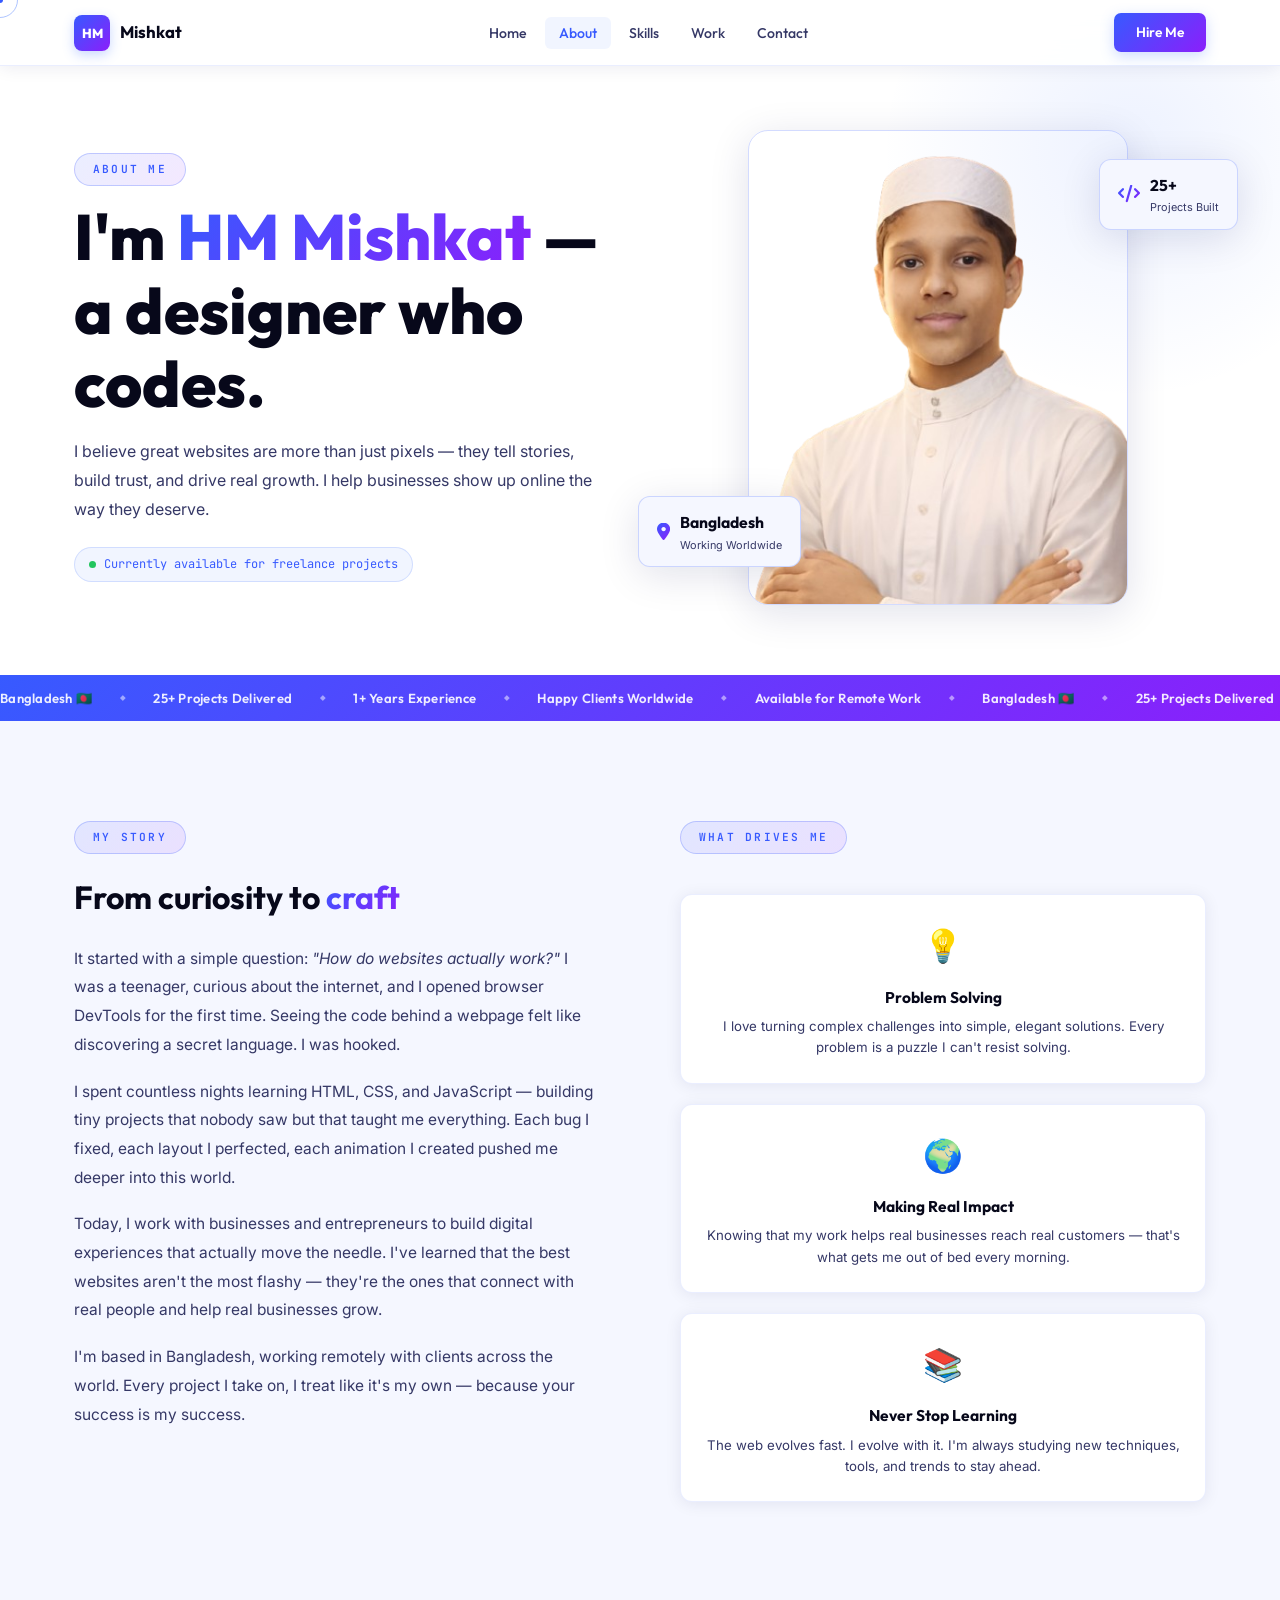
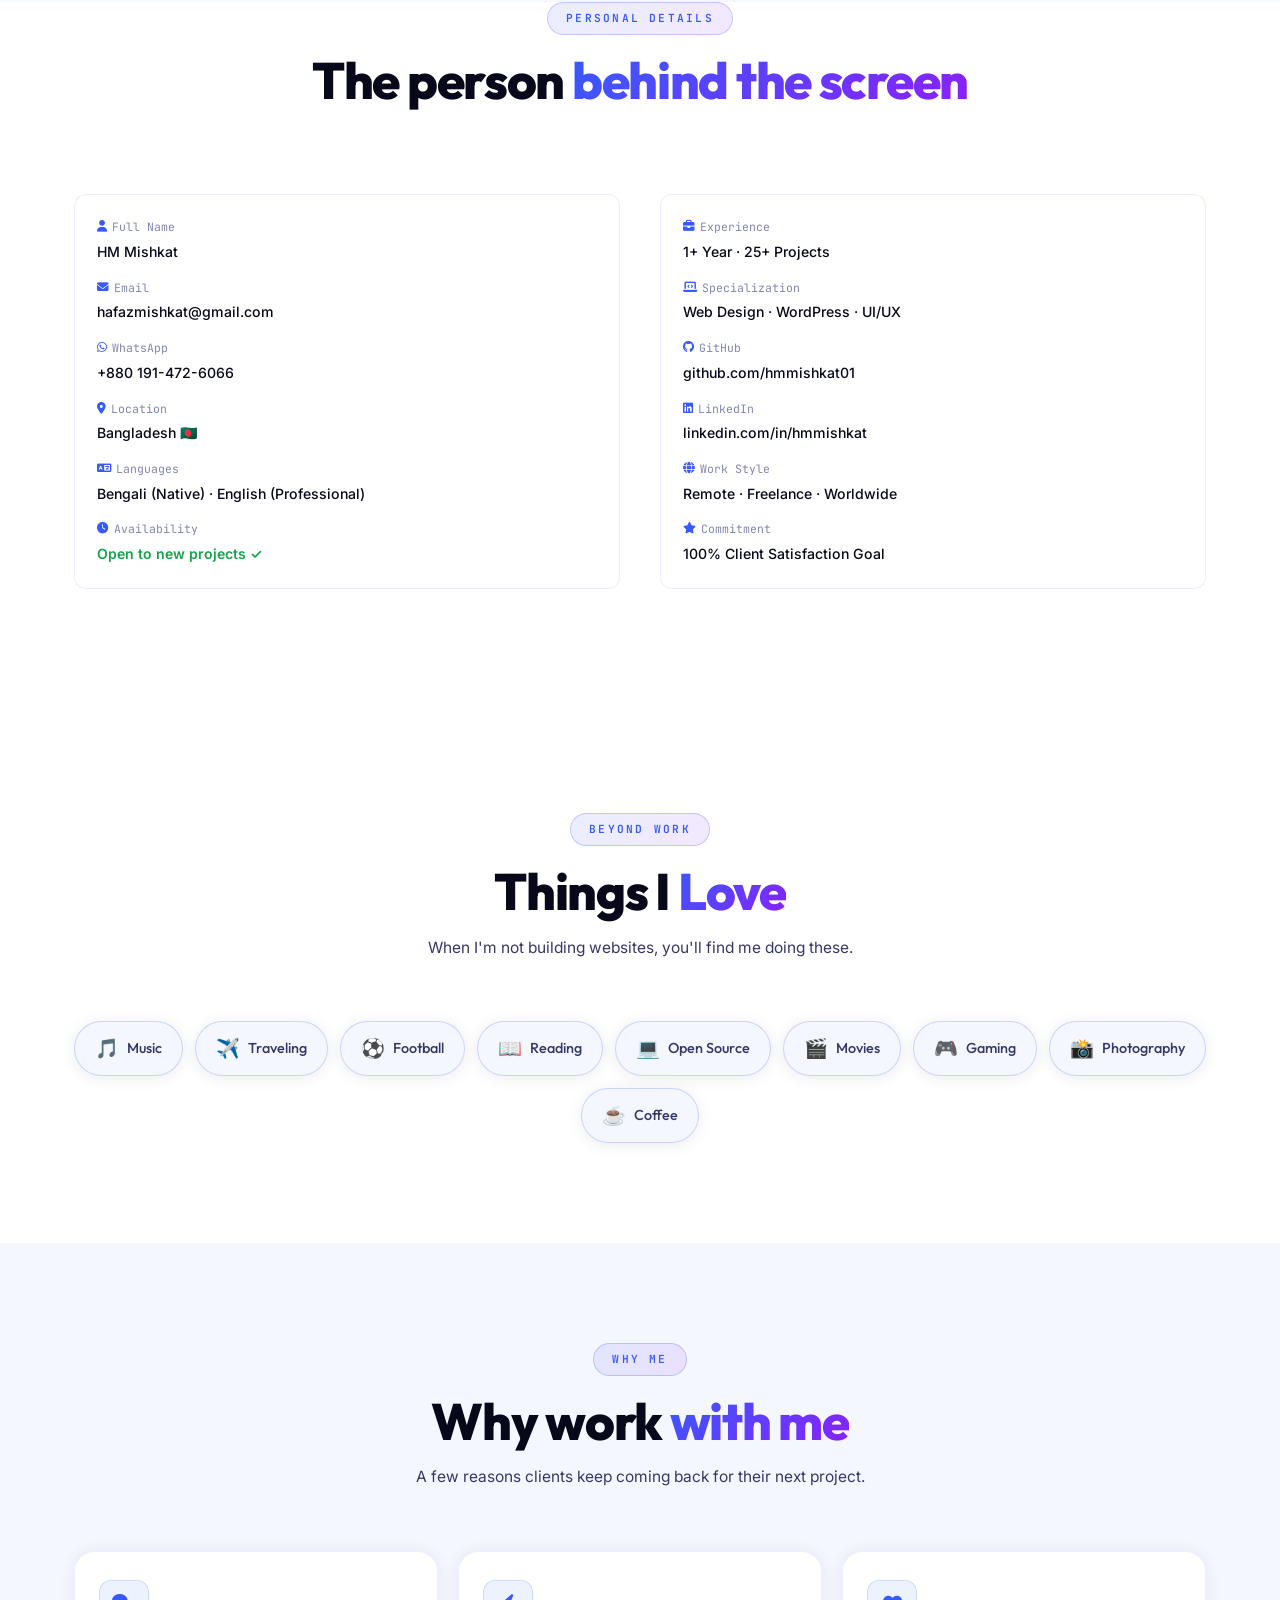
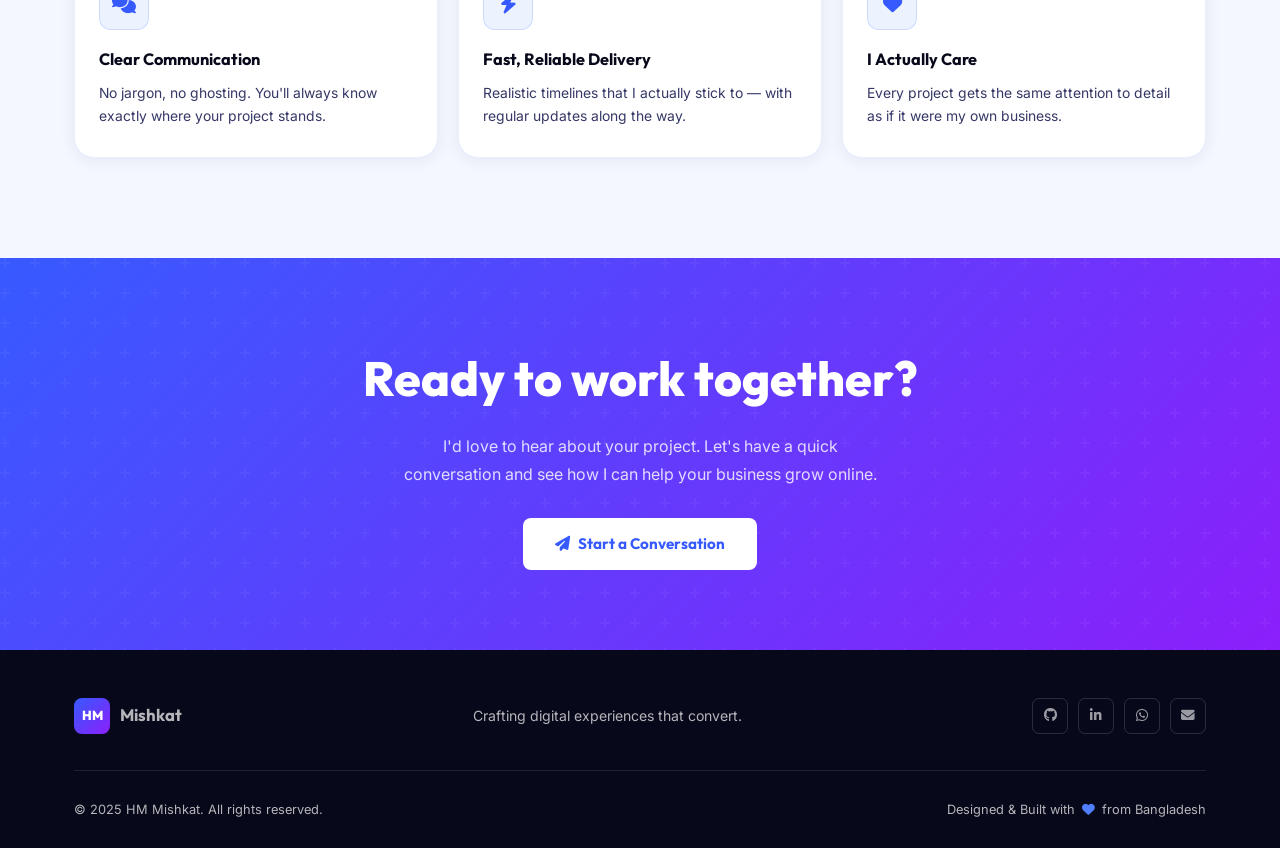
==== commit 761d76a1: "Add files via upload" ====
--- a/about.html
+++ b/about.html
@@ -29,10 +29,10 @@
         <li><a href="index.html#home" class="nav-link">Home</a></li>
         <li><a href="about.html" class="nav-link active">About</a></li>
         <li><a href="index.html#skills" class="nav-link">Skills</a></li>
-        <li><a href="index.html#work" class="nav-link">Work</a></li>
-        <li><a href="index.html#contact" class="nav-link">Contact</a></li>
+        <li><a href="work.html" class="nav-link">Work</a></li>
+        <li><a href="contact.html" class="nav-link">Contact</a></li>
       </ul>
-      <a href="index.html#contact" class="btn-nav">Hire Me</a>
+      <a href="contact.html" class="btn-nav">Hire Me</a>
       <button class="hamburger" id="hamburger" aria-label="Toggle menu">
         <span></span><span></span><span></span>
       </button>
@@ -54,13 +54,21 @@
             Currently available for freelance projects
           </div>
         </div>
-        <div class="page-hero-img reveal">
+        <div class="page-hero-img reveal" style="position:relative">
           <img
             src="assets/img/profile.png"
             alt="HM Mishkat — Web Designer"
             class="page-hero-photo"
             onerror="this.style.display='none'"
           />
+          <div class="page-hero-float" style="top:6%; right:-6%">
+            <i class="fas fa-code"></i>
+            <div><span>25+</span><small>Projects Built</small></div>
+          </div>
+          <div class="page-hero-float" style="bottom:8%; left:-6%; animation-delay:1.5s">
+            <i class="fas fa-map-marker-alt"></i>
+            <div><span>Bangladesh</span><small>Working Worldwide</small></div>
+          </div>
         </div>
       </div>
     </div>
@@ -223,6 +231,34 @@
     </div>
   </section>
 
+  <!-- ==================== WHY WORK WITH ME ==================== -->
+  <section class="section" style="background:var(--surface)">
+    <div class="container">
+      <div class="section-header">
+        <div class="section-label">Why Me</div>
+        <h2 class="section-title">Why work <span class="gradient-text">with me</span></h2>
+        <p class="section-desc">A few reasons clients keep coming back for their next project.</p>
+      </div>
+      <div class="why-grid">
+        <div class="why-card reveal">
+          <div class="why-icon"><i class="fas fa-comments"></i></div>
+          <h3>Clear Communication</h3>
+          <p>No jargon, no ghosting. You'll always know exactly where your project stands.</p>
+        </div>
+        <div class="why-card reveal">
+          <div class="why-icon"><i class="fas fa-bolt"></i></div>
+          <h3>Fast, Reliable Delivery</h3>
+          <p>Realistic timelines that I actually stick to — with regular updates along the way.</p>
+        </div>
+        <div class="why-card reveal">
+          <div class="why-icon"><i class="fas fa-heart"></i></div>
+          <h3>I Actually Care</h3>
+          <p>Every project gets the same attention to detail as if it were my own business.</p>
+        </div>
+      </div>
+    </div>
+  </section>
+
   <!-- ==================== CTA ==================== -->
   <section class="about-cta-section">
     <div class="container">
@@ -230,7 +266,7 @@
       <p>
         I'd love to hear about your project. Let's have a quick conversation and see how I can help your business grow online.
       </p>
-      <a href="index.html#contact" class="btn-white magnetic">
+      <a href="contact.html" class="btn-white magnetic">
         <i class="fas fa-paper-plane"></i> Start a Conversation
       </a>
     </div>
@@ -277,9 +313,23 @@
       cursorRing.style.left = rx+'px'; cursorRing.style.top = ry+'px';
       requestAnimationFrame(loop);
     })();
-    document.querySelectorAll('a,button,.interest-chip,.value-card').forEach(el => {
+    document.querySelectorAll('a,button,.interest-chip,.value-card,.why-card').forEach(el => {
       el.addEventListener('mouseenter', () => cursorRing.classList.add('hovering'));
       el.addEventListener('mouseleave', () => cursorRing.classList.remove('hovering'));
+    });
+
+    /* STAGGERED REVEAL */
+    document.querySelectorAll('.values-grid, .why-grid, .interests-grid').forEach(grid => {
+      Array.from(grid.children).forEach((child, i) => { child.style.transitionDelay = `${Math.min(i*70,420)}ms`; });
+    });
+
+    /* TILT + SPOTLIGHT */
+    document.querySelectorAll('.value-card, .why-card, .interest-chip').forEach(card => {
+      card.addEventListener('mousemove', e => {
+        const r = card.getBoundingClientRect();
+        const px = ((e.clientX-r.left)/r.width)*100, py = ((e.clientY-r.top)/r.height)*100;
+        card.style.setProperty('--mx', px+'%'); card.style.setProperty('--my', py+'%');
+      });
     });
 
     /* Navbar */
--- a/style.css
+++ b/style.css
@@ -38,7 +38,8 @@
 
   --r:    12px;
   --r-lg: 20px;
-  --t:    0.3s ease;
+  --t:    0.35s cubic-bezier(.22,1,.36,1);
+  --t-fast: 0.2s cubic-bezier(.22,1,.36,1);
 
   --shadow:      0 8px 40px rgba(10,15,80,0.12);
   --shadow-sm:   0 2px 16px rgba(10,15,80,0.08);
@@ -1928,3 +1929,375 @@
   .story-grid { grid-template-columns: 1fr; gap: 40px; }
   .values-grid { grid-template-columns: 1fr; }
 }
+
+/* ============================================================
+   REFINED ANIMATION LAYER — smoother motion, stagger, glow
+   (applies site-wide; also powers Work & Contact pages)
+============================================================ */
+
+/* Smoother, springier reveal */
+.reveal {
+  transition: opacity .8s cubic-bezier(.22,1,.36,1), transform .8s cubic-bezier(.22,1,.36,1);
+}
+
+/* Stagger children of any grid marked .stagger — JS assigns --d */
+.stagger-grid > * { transition-delay: var(--d, 0s); }
+
+/* Generic tilt-ready card wrapper (JS toggles transform + spotlight) */
+.tilt {
+  transform-style: preserve-3d;
+  will-change: transform;
+  transition: transform .35s cubic-bezier(.22,1,.36,1), box-shadow .35s ease;
+  position: relative;
+}
+.tilt::after {
+  content: '';
+  position: absolute;
+  inset: 0;
+  border-radius: inherit;
+  background: radial-gradient(240px circle at var(--mx,50%) var(--my,50%), rgba(79,126,255,0.14), transparent 65%);
+  opacity: 0;
+  transition: opacity .35s ease;
+  pointer-events: none;
+}
+.tilt:hover::after { opacity: 1; }
+
+/* Shine sweep on primary buttons */
+.btn-primary, .btn-white, .btn-nav {
+  position: relative;
+  overflow: hidden;
+}
+.btn-primary::before, .btn-white::before, .btn-nav::before {
+  content: '';
+  position: absolute;
+  top: 0; left: -60%;
+  width: 40%; height: 100%;
+  background: linear-gradient(120deg, transparent, rgba(255,255,255,0.35), transparent);
+  transform: skewX(-20deg);
+  transition: left .65s cubic-bezier(.22,1,.36,1);
+  pointer-events: none;
+}
+.btn-primary:hover::before, .btn-white:hover::before, .btn-nav:hover::before { left: 130%; }
+
+/* Softer, springier lift on common hoverables */
+.skill-card, .portfolio-card, .service-card, .value-card, .timeline-card,
+.contact-channel, .stat-card, .interest-chip {
+  transition: transform .4s cubic-bezier(.22,1,.36,1), box-shadow .4s cubic-bezier(.22,1,.36,1), border-color .4s cubic-bezier(.22,1,.36,1), background .4s cubic-bezier(.22,1,.36,1);
+}
+
+/* Fade-slide-in variants for direction control */
+.reveal-left  { opacity: 0; transform: translateX(-40px); transition: opacity .8s cubic-bezier(.22,1,.36,1), transform .8s cubic-bezier(.22,1,.36,1); }
+.reveal-left.visible { opacity: 1; transform: none; }
+.reveal-right { opacity: 0; transform: translateX(40px); transition: opacity .8s cubic-bezier(.22,1,.36,1), transform .8s cubic-bezier(.22,1,.36,1); }
+.reveal-right.visible { opacity: 1; transform: none; }
+.reveal-scale { opacity: 0; transform: scale(.92); transition: opacity .7s cubic-bezier(.22,1,.36,1), transform .7s cubic-bezier(.22,1,.36,1); }
+.reveal-scale.visible { opacity: 1; transform: none; }
+
+/* Slow ambient float for decorative blobs */
+@keyframes ambientDrift {
+  0%,100% { transform: translate(0,0) scale(1); }
+  50%     { transform: translate(-16px,18px) scale(1.06); }
+}
+.blob-drift { animation: ambientDrift 10s ease-in-out infinite; }
+
+/* ============================================================
+   PAGE HERO — decorative floating badge (reused on Work/Contact)
+============================================================ */
+.page-hero .hero-badge { margin-bottom: 18px; }
+.page-hero-float {
+  position: absolute;
+  display: flex;
+  align-items: center;
+  gap: 10px;
+  padding: 12px 18px;
+  background: var(--surface);
+  border: 1px solid var(--border-hi);
+  border-radius: 12px;
+  box-shadow: var(--shadow);
+  animation: floatY 3.4s ease-in-out infinite;
+  z-index: 2;
+}
+.page-hero-float i {
+  font-size: 1.1rem;
+  background: var(--gradient);
+  -webkit-background-clip: text; -webkit-text-fill-color: transparent; background-clip: text;
+}
+.page-hero-float span { font-family: var(--font-h); font-weight: 700; font-size: .98rem; color: var(--text); display:block; }
+.page-hero-float small { font-size: .68rem; color: var(--text-soft); display: block; }
+
+/* ============================================================
+   WORK PAGE — hero stat chips
+============================================================ */
+.work-stat-row {
+  display: flex;
+  flex-wrap: wrap;
+  gap: 14px;
+  margin-top: 8px;
+}
+.work-stat-chip {
+  display: flex;
+  align-items: baseline;
+  gap: 6px;
+  padding: 10px 18px;
+  background: var(--surface);
+  border: 1px solid var(--border-hi);
+  border-radius: 10px;
+  box-shadow: var(--shadow-sm);
+}
+.work-stat-chip strong {
+  font-family: var(--font-h);
+  font-size: 1.3rem;
+  font-weight: 800;
+  background: var(--gradient);
+  -webkit-background-clip: text; -webkit-text-fill-color: transparent; background-clip: text;
+}
+.work-stat-chip span { font-size: .74rem; color: var(--text-soft); }
+
+/* ---- Process (How I Work) ---- */
+.process-section { background: var(--surface); }
+.process-grid {
+  display: grid;
+  grid-template-columns: repeat(4, 1fr);
+  gap: 20px;
+  position: relative;
+}
+.process-grid::before {
+  content: '';
+  position: absolute;
+  top: 34px; left: 8%; right: 8%;
+  height: 1px;
+  background: repeating-linear-gradient(90deg, var(--border-hi) 0 8px, transparent 8px 16px);
+  z-index: 0;
+}
+.process-step {
+  position: relative;
+  z-index: 1;
+  background: var(--bg);
+  border: 1px solid var(--border);
+  border-radius: var(--r-lg);
+  padding: 26px 20px;
+  text-align: center;
+  box-shadow: var(--shadow-sm);
+}
+.process-num {
+  width: 46px; height: 46px;
+  margin: 0 auto 16px;
+  border-radius: 50%;
+  background: var(--gradient);
+  color: #fff;
+  display: flex;
+  align-items: center;
+  justify-content: center;
+  font-family: var(--font-h);
+  font-weight: 800;
+  font-size: 1.05rem;
+  box-shadow: 0 8px 22px rgba(79,126,255,0.35);
+}
+.process-step h3 { font-family: var(--font-h); font-size: 1rem; font-weight: 700; color: var(--text); margin-bottom: 8px; }
+.process-step p { font-size: .83rem; color: var(--text-soft); line-height: 1.65; }
+
+/* ---- Featured project (large spotlight card) ---- */
+.featured-project {
+  display: grid;
+  grid-template-columns: 1.1fr 1fr;
+  gap: 0;
+  background: var(--surface);
+  border: 1px solid var(--border);
+  border-radius: var(--r-lg);
+  overflow: hidden;
+  box-shadow: var(--shadow-card);
+  margin-bottom: 50px;
+}
+.featured-project .fp-img { position: relative; overflow: hidden; min-height: 320px; }
+.featured-project .fp-img img { width: 100%; height: 100%; object-fit: cover; transition: transform .6s cubic-bezier(.22,1,.36,1); }
+.featured-project:hover .fp-img img { transform: scale(1.05); }
+.featured-project .fp-badge {
+  position: absolute; top: 18px; left: 18px;
+  padding: 6px 14px;
+  background: var(--gradient);
+  color: #fff;
+  border-radius: 99px;
+  font-family: var(--font-m);
+  font-size: .68rem;
+  letter-spacing: .06em;
+  text-transform: uppercase;
+  box-shadow: 0 6px 18px rgba(79,126,255,0.35);
+}
+.fp-content { padding: 44px 40px; display: flex; flex-direction: column; justify-content: center; }
+.fp-content .port-tags { margin-bottom: 14px; }
+.fp-content h3 { font-family: var(--font-h); font-size: 1.6rem; font-weight: 800; color: var(--text); margin-bottom: 12px; }
+.fp-content p { font-size: .95rem; color: var(--text-soft); line-height: 1.85; margin-bottom: 22px; }
+.fp-meta { display: flex; gap: 28px; margin-top: 4px; }
+.fp-meta div { display: flex; flex-direction: column; gap: 2px; }
+.fp-meta span { font-family: var(--font-m); font-size: .68rem; color: var(--text-muted); text-transform: uppercase; letter-spacing: .04em; }
+.fp-meta strong { font-family: var(--font-h); font-size: .95rem; color: var(--text); }
+
+@media (max-width: 860px) {
+  .featured-project { grid-template-columns: 1fr; }
+  .process-grid { grid-template-columns: 1fr 1fr; }
+  .process-grid::before { display: none; }
+}
+@media (max-width: 520px) {
+  .process-grid { grid-template-columns: 1fr; }
+}
+
+/* ============================================================
+   CONTACT PAGE — big contact cards, availability, FAQ
+============================================================ */
+.contact-hero-stats {
+  display: flex;
+  flex-wrap: wrap;
+  gap: 14px;
+  margin-top: 6px;
+}
+
+.big-contact-grid {
+  display: grid;
+  grid-template-columns: repeat(3, 1fr);
+  gap: 22px;
+  margin-bottom: 60px;
+}
+.big-contact-card {
+  position: relative;
+  padding: 32px 26px;
+  background: var(--surface);
+  border: 1.5px solid var(--border);
+  border-radius: var(--r-lg);
+  box-shadow: var(--shadow-sm);
+  overflow: hidden;
+  cursor: none;
+  text-decoration: none;
+  display: block;
+}
+.big-contact-card:hover {
+  transform: translateY(-6px);
+  box-shadow: var(--shadow-card);
+  border-color: rgba(79,126,255,0.3);
+}
+.bcc-icon {
+  width: 58px; height: 58px;
+  border-radius: 16px;
+  display: flex; align-items: center; justify-content: center;
+  font-size: 1.5rem;
+  margin-bottom: 20px;
+  transition: transform var(--t);
+}
+.big-contact-card:hover .bcc-icon { transform: scale(1.1) rotate(-4deg); }
+.big-contact-card.bcc-phone .bcc-icon { background: rgba(37,211,102,0.12); color: #20C76A; border: 1px solid rgba(37,211,102,0.25); }
+.big-contact-card.bcc-email .bcc-icon { background: linear-gradient(135deg, rgba(55,90,255,0.12), rgba(139,31,251,0.12)); color: var(--accent); border: 1px solid rgba(55,90,255,0.2); }
+.big-contact-card.bcc-social .bcc-icon { background: rgba(10,102,194,0.1); color: #0A66C2; border: 1px solid rgba(10,102,194,0.2); }
+.bcc-label { font-family: var(--font-m); font-size: .7rem; color: var(--text-muted); text-transform: uppercase; letter-spacing: .06em; display: block; margin-bottom: 6px; }
+.bcc-value { font-family: var(--font-h); font-size: 1.25rem; font-weight: 800; color: var(--text); display: block; margin-bottom: 8px; word-break: break-word; }
+.bcc-note { font-size: .82rem; color: var(--text-soft); line-height: 1.6; }
+.bcc-arrow {
+  position: absolute; top: 26px; right: 26px;
+  width: 34px; height: 34px;
+  border-radius: 50%;
+  background: var(--bg);
+  border: 1px solid var(--border-hi);
+  display: flex; align-items: center; justify-content: center;
+  color: var(--text-muted);
+  font-size: .78rem;
+  transition: all var(--t);
+}
+.big-contact-card:hover .bcc-arrow { background: var(--gradient); color: #fff; border-color: transparent; transform: translate(3px,-3px); }
+
+/* Availability strip */
+.avail-strip {
+  display: flex;
+  align-items: center;
+  justify-content: space-between;
+  flex-wrap: wrap;
+  gap: 16px;
+  background: linear-gradient(135deg, rgba(34,197,94,0.06), rgba(79,126,255,0.06));
+  border: 1px solid rgba(34,197,94,0.22);
+  border-radius: var(--r-lg);
+  padding: 20px 28px;
+  margin-bottom: 60px;
+}
+.avail-strip-left { display: flex; align-items: center; gap: 12px; }
+.avail-strip-left strong { font-family: var(--font-h); font-size: .98rem; color: var(--text); display: block; }
+.avail-strip-left span { font-size: .82rem; color: var(--text-soft); }
+.avail-pulse {
+  width: 12px; height: 12px;
+  background: #22C55E;
+  border-radius: 50%;
+  animation: pulse 2s ease-in-out infinite;
+  flex-shrink: 0;
+}
+
+/* FAQ accordion */
+.faq-list { max-width: 760px; margin: 0 auto; display: flex; flex-direction: column; gap: 12px; }
+.faq-item {
+  background: var(--bg);
+  border: 1px solid var(--border);
+  border-radius: var(--r);
+  overflow: hidden;
+  box-shadow: var(--shadow-sm);
+  transition: border-color var(--t), box-shadow var(--t);
+}
+.faq-item.open { border-color: rgba(79,126,255,0.3); box-shadow: var(--shadow-card); }
+.faq-q {
+  display: flex;
+  align-items: center;
+  justify-content: space-between;
+  gap: 16px;
+  padding: 20px 24px;
+  cursor: none;
+  font-family: var(--font-h);
+  font-weight: 600;
+  font-size: .95rem;
+  color: var(--text);
+}
+.faq-q i { color: var(--accent); transition: transform var(--t); flex-shrink: 0; }
+.faq-item.open .faq-q i { transform: rotate(45deg); }
+.faq-a {
+  max-height: 0;
+  overflow: hidden;
+  transition: max-height .45s cubic-bezier(.22,1,.36,1);
+}
+.faq-a p { padding: 0 24px 20px; font-size: .88rem; color: var(--text-soft); line-height: 1.75; }
+
+/* ============================================================
+   ABOUT PAGE — extra polish: highlight cards row
+============================================================ */
+.why-grid {
+  display: grid;
+  grid-template-columns: repeat(3, 1fr);
+  gap: 20px;
+}
+.why-card {
+  background: var(--bg);
+  border: 1px solid var(--border);
+  border-radius: var(--r-lg);
+  padding: 28px 24px;
+  box-shadow: var(--shadow-sm);
+  position: relative;
+  overflow: hidden;
+}
+.why-card::before {
+  content: '';
+  position: absolute; top: 0; left: 0; right: 0; height: 3px;
+  background: var(--gradient);
+  transform: scaleX(0);
+  transform-origin: left;
+  transition: transform var(--t);
+}
+.why-card:hover::before { transform: scaleX(1); }
+.why-icon {
+  width: 50px; height: 50px;
+  border-radius: 12px;
+  background: rgba(79,126,255,0.1);
+  border: 1px solid rgba(79,126,255,0.2);
+  display: flex; align-items: center; justify-content: center;
+  color: var(--accent);
+  font-size: 1.2rem;
+  margin-bottom: 16px;
+}
+.why-card h3 { font-family: var(--font-h); font-size: 1.02rem; font-weight: 700; color: var(--text); margin-bottom: 8px; }
+.why-card p { font-size: .87rem; color: var(--text-soft); line-height: 1.7; }
+
+@media (max-width: 900px) {
+  .big-contact-grid { grid-template-columns: 1fr; }
+  .why-grid { grid-template-columns: 1fr; }
+}
